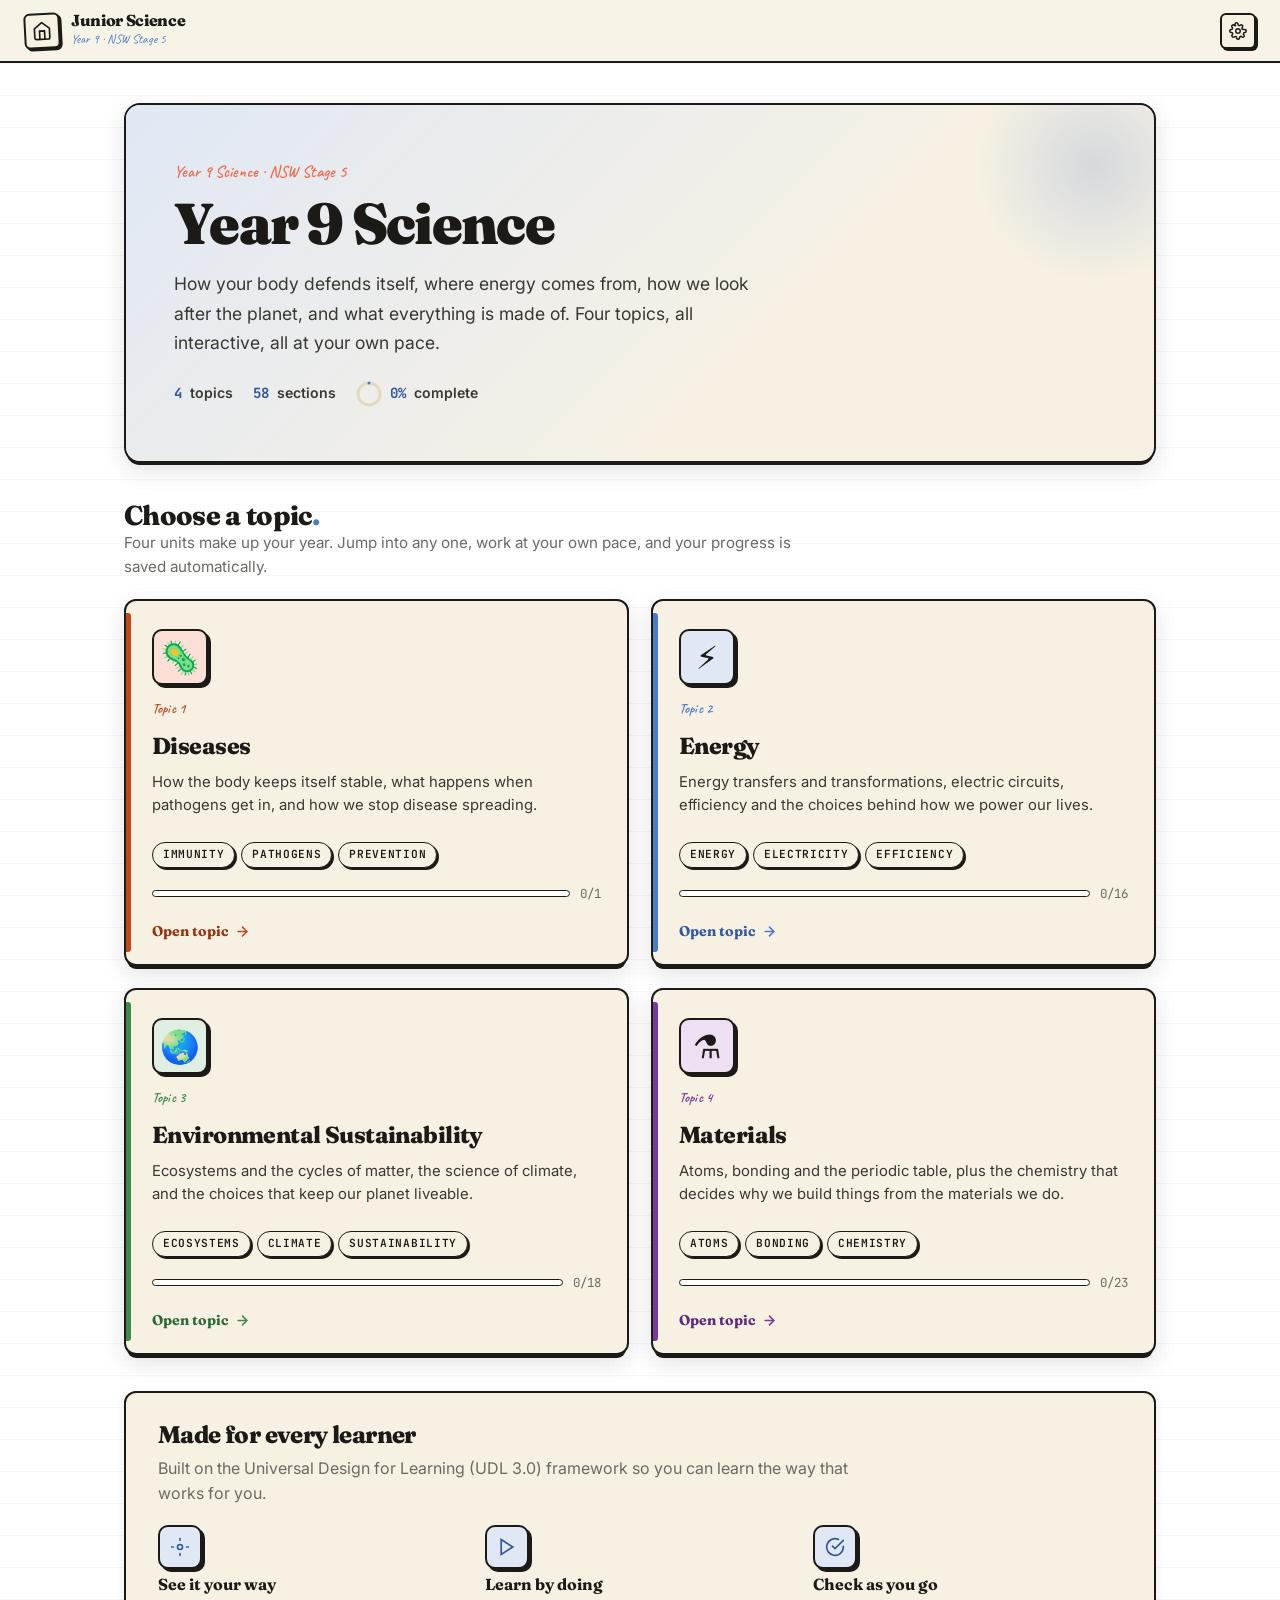
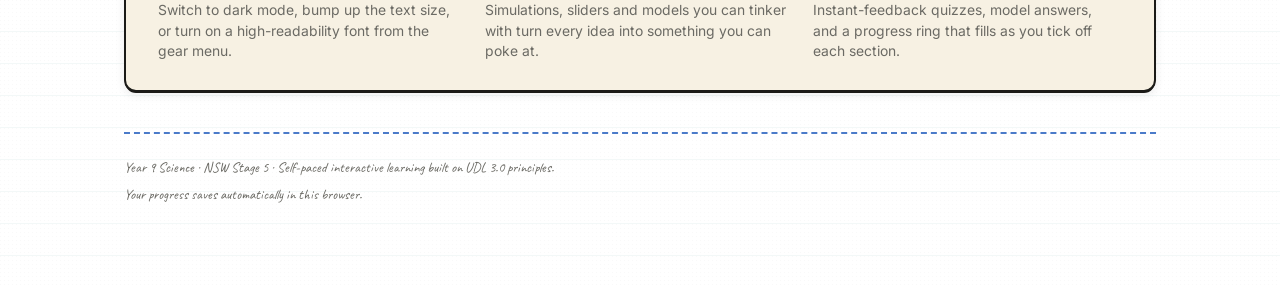
==== index.html @ 08082382 "Harden reliability, accessibility, and progress tracking - Loading state + <noscript> + a "couldn't " ====
<!doctype html>
<html lang="en" data-theme="light" data-size="md" data-dyslexic="false">
<head>
  <meta charset="utf-8"/>
  <meta name="viewport" content="width=device-width, initial-scale=1"/>
  <title>Year 9 Science · NSW Stage 5</title>
  <meta name="description" content="Interactive Year 9 Science: Diseases, Energy, Environmental Sustainability, and Materials."/>
  <link rel="preconnect" href="https://fonts.googleapis.com">
  <link rel="preconnect" href="https://fonts.gstatic.com" crossorigin>
  <link href="https://fonts.googleapis.com/css2?family=Fraunces:ital,opsz,wght@0,9..144,400;0,9..144,600;0,9..144,700;0,9..144,900;1,9..144,400;1,9..144,700&family=Inter:wght@400;500;600;700&family=Caveat:wght@400;500;600;700&family=JetBrains+Mono:wght@400;500;600;700&family=Atkinson+Hyperlegible:wght@400;700&display=swap" rel="stylesheet">
  <link rel="stylesheet" href="shared/kit.css"/>
  <link rel="stylesheet" href="shared/hub.css"/>
</head>
<body>
  <div id="root">
  <div id="__loading" style="position:fixed;inset:0;z-index:9000;display:flex;align-items:center;justify-content:center;flex-direction:column;gap:14px;background:#f7f1e3;color:#6b6a64;font-family:-apple-system,BlinkMacSystemFont,'Segoe UI',sans-serif;">
    <div class="__spin" style="width:34px;height:34px;border:3px solid #e3d9bf;border-top-color:#0f766e;border-radius:50%;animation:jsspin .8s linear infinite;"></div>
    <div style="font-size:15px;">Getting your science ready…</div>
    <style>@keyframes jsspin{to{transform:rotate(360deg)}}@media (prefers-reduced-motion:reduce){.__spin{animation:none!important}}</style>
  </div>
  </div>
  <script src="shared/vendor/react.production.min.js"></script>
  <script src="shared/vendor/react-dom.production.min.js"></script>
  <script src="shared/vendor/babel.min.js"></script>
  <script type="text/babel" src="shared/kit.jsx"></script>
  <script type="text/babel" src="shared/hub.jsx"></script>
  <script type="text/babel">
    mountYearHub({
      year: 9, stage: 5, accent: "blue",
      schoolTitle: "Junior Science", syllabus: "NSW Stage 5",
      title: "Year 9 Science",
      lede: "How your body defends itself, where energy comes from, how we look after the planet, and what everything is made of. Four topics, all interactive, all at your own pace.",
      topics: [
        { n: 1, kicker: "Topic 1", emoji: "🦠", title: "Diseases", accent: "red",
          blurb: "How the body keeps itself stable, what happens when pathogens get in, and how we stop disease spreading.",
          tags: ["Immunity", "Pathogens", "Prevention"], href: "diseases/",
          storageKey: "y9.diseases", points: ["done"] },
        { n: 2, kicker: "Topic 2", emoji: "⚡", title: "Energy", accent: "blue",
          blurb: "Energy transfers and transformations, electric circuits, efficiency and the choices behind how we power our lives.",
          tags: ["Energy", "Electricity", "Efficiency"], href: "energy/",
          storageKey: "y9.energy", points: ["1.1.1","1.1.2","1.1.3","1.2.1","1.2.2","1.2.3","1.3.1","1.3.2","1.3.3","1.3.4","1.3.5","1.3.6","1.4.1","1.4.2","1.4.3","1.6.1"] },
        { n: 3, kicker: "Topic 3", emoji: "🌏", title: "Environmental Sustainability", accent: "green",
          blurb: "Ecosystems and the cycles of matter, the science of climate, and the choices that keep our planet liveable.",
          tags: ["Ecosystems", "Climate", "Sustainability"], href: "environmental-sustainability/",
          storageKey: "y9.envsustainability", points: ["4.1.1","4.1.2","4.2.1","4.2.2","4.2.3","4.2.4","4.2.5","4.2.6","4.3.1","4.3.2","4.3.3","4.3.4","4.4.1","4.4.2","4.4.3","4.4.4","4.4.5","4.5.1"] },
        { n: 4, kicker: "Topic 4", emoji: "⚗️", title: "Materials", accent: "violet",
          blurb: "Atoms, bonding and the periodic table, plus the chemistry that decides why we build things from the materials we do.",
          tags: ["Atoms", "Bonding", "Chemistry"], href: "materials/",
          storageKey: "y9.materials", points: ["3.1.1","3.1.2","3.1.3","3.1.4","3.2.1","3.2.2","3.2.3","3.2.4","3.2.5","3.2.6","3.2.7","3.3.1","3.3.2","3.3.3","3.3.4","3.3.5","3.3.6","3.4.1","3.4.2","3.4.3","3.4.4","3.4.5","3.5.1"] },
      ],
    });
  </script>
  <noscript>
    <div style="position:fixed;inset:0;z-index:99998;display:flex;align-items:center;justify-content:center;text-align:center;padding:24px;background:#f7f1e3;color:#1b1a17;font-family:-apple-system,BlinkMacSystemFont,'Segoe UI',sans-serif;">
      This page needs JavaScript turned on to work. Please enable JavaScript in your browser settings and reload.
    </div>
  </noscript>
  <div id="__loadfail" style="display:none;position:fixed;inset:0;z-index:99999;align-items:center;justify-content:center;flex-direction:column;gap:10px;text-align:center;padding:24px;background:#f7f1e3;color:#1b1a17;font-family:-apple-system,BlinkMacSystemFont,'Segoe UI',sans-serif;">
    <div style="font-size:34px;">🔌</div>
    <div style="font-size:18px;font-weight:700;">This page didn't finish loading</div>
    <div style="max-width:430px;font-size:14px;color:#6b6a64;">Check your internet connection and refresh. If you're on the school network and it still won't load, let your teacher know.</div>
    <button onclick="location.reload()" style="margin-top:6px;padding:10px 18px;border-radius:999px;border:1.5px solid #1b1a17;background:#0f766e;color:#fff;font-weight:600;font-size:14px;cursor:pointer;">Refresh</button>
  </div>
  <script>
    /* If nothing has rendered into the app root after 12s (e.g. a script was
       blocked or failed to download), show a friendly failure message instead
       of a blank white screen. */
    (function(){
      setTimeout(function(){
        if(document.getElementById('__loading') && !window.__mounted){
          var f=document.getElementById('__loadfail'); if(f) f.style.display='flex';
        }
      },12000);
    })();
  </script>
</body>
</html>
---- shared/kit.css ----
/* ============================================================
   Junior Science -- Shared Topic Framework
   Design system + components for all topic apps
   Playful lab notebook aesthetic: Fraunces/Inter/Caveat,
   paper textures, sketch cards, hard offset shadows.
   UDL 3.0: themeable, resizable, dyslexia-friendly, dark mode.
   ============================================================ */

:root {
  /* Surfaces (warm paper) */
  --bg:            #ffffff;
  --bg-2:          #f3ece0;
  --paper:         #f7f1e3;
  --card:          #f7f1e3;
  --border:        #e3d9bf;
  --border-strong: #1b1a17;

  /* Ink */
  --ink:           #1b1a17;
  --ink-2:         #3a3833;
  --ink-muted:     #6b6a64;

  /* Named palette -- mapped to notebook accent families
     orange  -> coral family
     amber   -> mustard family
     teal    -> teal family
     blue    -> sky family
     purple  -> plum family
     violet  -> plum (deep/shifted)
     green   -> green family
     emerald -> green (shifted)
     pink    -> coral (light)
     red     -> warn family
     cyan    -> teal (lighter)
     lime    -> green (lighter)
     slate   -> ink/muted family */
  --orange:       #ef6b4b;  --orange-deep:  #c4471c;  --orange-soft:  #fce0d8;
  --amber:        #d99e1e;  --amber-deep:   #a8780f;  --amber-soft:   #f7ecd0;
  --teal:         #0f766e;  --teal-deep:    #0a574f;  --teal-soft:    #d9ebe8;
  --blue:         #4b7bc9;  --blue-deep:    #34589c;  --blue-soft:    #e0e8f5;
  --purple:       #7a3a9b;  --purple-deep:  #5d2a78;  --purple-soft:  #ece0f2;
  --violet:       #7a3a9b;  --violet-deep:  #5d2a78;  --violet-soft:  #ece0f2;
  --green:        #3f8a4a;  --green-deep:   #2e6837;  --green-soft:   #e0efe2;
  --emerald:      #3f8a4a;  --emerald-deep: #2e6837;  --emerald-soft: #e0efe2;
  --pink:         #ef6b4b;  --pink-deep:    #c4471c;  --pink-soft:    #fce0d8;
  --red:          #c4471c;  --red-deep:     #943310;  --red-soft:     #fce0d8;
  --cyan:         #0f766e;  --cyan-deep:    #0a574f;  --cyan-soft:    #d9ebe8;
  --lime:         #3f8a4a;  --lime-deep:    #2e6837;  --lime-soft:    #e0efe2;
  --slate:        #6b6a64;  --slate-deep:   #3a3833;  --slate-soft:   #ede4cc;

  /* Topic accent -- overridden per app via [data-accent] */
  --accent:      var(--blue);
  --accent-deep: var(--blue-deep);
  --accent-soft: var(--blue-soft);
  /* --accent-mid / --surface: referenced by content.jsx SVG interactives.
     --accent-mid is re-declared in every accent preset below so it tracks the
     active accent; this :root entry is the default fallback. */
  --accent-mid:  color-mix(in srgb, var(--accent) 55%, var(--accent-soft));
  --surface:     var(--card);

  /* Typography */
  --font-display: 'Fraunces', Georgia, serif;
  --font-body:    'Inter', system-ui, sans-serif;
  --font-hand:    'Caveat', cursive;
  --font-mono:    'JetBrains Mono', 'SF Mono', Menlo, monospace;
  --text-scale: 1;

  /* Radii */
  --r-sm: 6px; --r: 10px; --r-lg: 12px; --r-xl: 16px;

  /* Shadows -- hard offset notebook style */
  --shadow-1: 0 2px 0 -1px #1b1a17, 0 3px 10px rgba(27,26,23,0.08);
  --shadow-2: 0 4px 0 -2px #1b1a17, 0 8px 22px rgba(27,26,23,0.12);
  --shadow-3: 0 12px 0 -6px #1b1a17, 0 24px 60px rgba(0,0,0,0.30);
}

/* ---- Per-topic accent presets ---- */
[data-accent="orange"]  { --accent: var(--orange);  --accent-deep: var(--orange-deep);  --accent-soft: var(--orange-soft); }
[data-accent="amber"]   { --accent: var(--amber);   --accent-deep: var(--amber-deep);   --accent-soft: var(--amber-soft); }
[data-accent="teal"]    { --accent: var(--teal);    --accent-deep: var(--teal-deep);    --accent-soft: var(--teal-soft); }
[data-accent="blue"]    { --accent: var(--blue);    --accent-deep: var(--blue-deep);    --accent-soft: var(--blue-soft); }
[data-accent="purple"]  { --accent: var(--purple);  --accent-deep: var(--purple-deep);  --accent-soft: var(--purple-soft); }
[data-accent="violet"]  { --accent: var(--violet);  --accent-deep: var(--violet-deep);  --accent-soft: var(--violet-soft); }
[data-accent="green"]   { --accent: var(--green);   --accent-deep: var(--green-deep);   --accent-soft: var(--green-soft); }
[data-accent="emerald"] { --accent: var(--emerald); --accent-deep: var(--emerald-deep); --accent-soft: var(--emerald-soft); }
[data-accent="pink"]    { --accent: var(--pink);    --accent-deep: var(--pink-deep);    --accent-soft: var(--pink-soft); }
[data-accent="red"]     { --accent: var(--red);     --accent-deep: var(--red-deep);     --accent-soft: var(--red-soft); }
[data-accent="cyan"]    { --accent: var(--cyan);    --accent-deep: var(--cyan-deep);    --accent-soft: var(--cyan-soft); }
[data-accent="lime"]    { --accent: var(--lime);    --accent-deep: var(--lime-deep);    --accent-soft: var(--lime-soft); }

.accent-orange  { --accent: var(--orange);  --accent-deep: var(--orange-deep);  --accent-soft: var(--orange-soft); }
.accent-amber   { --accent: var(--amber);   --accent-deep: var(--amber-deep);   --accent-soft: var(--amber-soft); }
.accent-teal    { --accent: var(--teal);    --accent-deep: var(--teal-deep);    --accent-soft: var(--teal-soft); }
.accent-blue    { --accent: var(--blue);    --accent-deep: var(--blue-deep);    --accent-soft: var(--blue-soft); }
.accent-purple  { --accent: var(--purple);  --accent-deep: var(--purple-deep);  --accent-soft: var(--purple-soft); }
.accent-violet  { --accent: var(--violet);  --accent-deep: var(--violet-deep);  --accent-soft: var(--violet-soft); }
.accent-green   { --accent: var(--green);   --accent-deep: var(--green-deep);   --accent-soft: var(--green-soft); }
.accent-emerald { --accent: var(--emerald); --accent-deep: var(--emerald-deep); --accent-soft: var(--emerald-soft); }
.accent-pink    { --accent: var(--pink);    --accent-deep: var(--pink-deep);    --accent-soft: var(--pink-soft); }
.accent-red     { --accent: var(--red);     --accent-deep: var(--red-deep);     --accent-soft: var(--red-soft); }
.accent-cyan    { --accent: var(--cyan);    --accent-deep: var(--cyan-deep);    --accent-soft: var(--cyan-soft); }
.accent-lime    { --accent: var(--lime);    --accent-deep: var(--lime-deep);    --accent-soft: var(--lime-soft); }
.accent-slate   { --accent: var(--slate);   --accent-deep: var(--slate-deep);   --accent-soft: var(--slate-soft); }

/* --accent-mid per accent: a mid tone between accent and accent-soft.
   Re-declared per accent so SVG interactives (var(--accent-mid)) track the
   active topic/section accent rather than the default. */
[data-accent="orange"],  .accent-orange  { --accent-mid: color-mix(in srgb, var(--orange) 55%,  var(--orange-soft)  45%); }
[data-accent="amber"],   .accent-amber   { --accent-mid: color-mix(in srgb, var(--amber) 55%,   var(--amber-soft)   45%); }
[data-accent="teal"],    .accent-teal    { --accent-mid: color-mix(in srgb, var(--teal) 55%,    var(--teal-soft)    45%); }
[data-accent="blue"],    .accent-blue    { --accent-mid: color-mix(in srgb, var(--blue) 55%,    var(--blue-soft)    45%); }
[data-accent="purple"],  .accent-purple  { --accent-mid: color-mix(in srgb, var(--purple) 55%,  var(--purple-soft)  45%); }
[data-accent="violet"],  .accent-violet  { --accent-mid: color-mix(in srgb, var(--violet) 55%,  var(--violet-soft)  45%); }
[data-accent="green"],   .accent-green   { --accent-mid: color-mix(in srgb, var(--green) 55%,   var(--green-soft)   45%); }
[data-accent="emerald"], .accent-emerald { --accent-mid: color-mix(in srgb, var(--emerald) 55%, var(--emerald-soft) 45%); }
[data-accent="pink"],    .accent-pink    { --accent-mid: color-mix(in srgb, var(--pink) 55%,    var(--pink-soft)    45%); }
[data-accent="red"],     .accent-red     { --accent-mid: color-mix(in srgb, var(--red) 55%,     var(--red-soft)     45%); }
[data-accent="cyan"],    .accent-cyan    { --accent-mid: color-mix(in srgb, var(--cyan) 55%,    var(--cyan-soft)    45%); }
[data-accent="lime"],    .accent-lime    { --accent-mid: color-mix(in srgb, var(--lime) 55%,    var(--lime-soft)    45%); }
[data-accent="slate"],   .accent-slate   { --accent-mid: color-mix(in srgb, var(--slate) 55%,   var(--slate-soft)   45%); }

/* ---- Dark mode (warm, not blue-grey) ---- */
[data-theme="dark"] {
  --bg:            #211d17;
  --bg-2:          #2a2620;
  --paper:         #2f2a22;
  --card:          #2f2a22;
  --border:        #463f33;
  --border-strong: #f3ecdd;
  --ink:           #f3ecdd;
  --ink-2:         #d9d0bf;
  --ink-muted:     #a59c8a;
  --shadow-1: 0 2px 0 -1px rgba(0,0,0,0.5), 0 3px 10px rgba(0,0,0,0.4);
  --shadow-2: 0 4px 0 -2px rgba(0,0,0,0.5), 0 8px 22px rgba(0,0,0,0.5);
  --shadow-3: 0 12px 0 -6px rgba(0,0,0,0.5), 0 24px 60px rgba(0,0,0,0.55);
}

/* ---- Text size (UDL) ---- */
[data-size="sm"] { --text-scale: 0.92; }
[data-size="md"] { --text-scale: 1; }
[data-size="lg"] { --text-scale: 1.14; }
[data-size="xl"] { --text-scale: 1.28; }

/* ---- Dyslexia-friendly font (UDL) ---- */
[data-dyslexic="true"] {
  --font-body:    "Atkinson Hyperlegible", "Verdana", system-ui, sans-serif;
  --font-display: "Atkinson Hyperlegible", "Verdana", system-ui, sans-serif;
}

/* ============================================================ Base */
* { box-sizing: border-box; }
html, body {
  margin: 0; padding: 0;
  background-color: var(--bg);
  background-image:
    radial-gradient(circle at 0 0, rgba(0,0,0,0.025) 1px, transparent 1.5px),
    repeating-linear-gradient(0deg, rgba(15,118,110,0.05) 0 1px, transparent 1px 32px);
  background-size: 4px 4px, 100% 32px;
  color: var(--ink);
  font-family: var(--font-body);
  font-size: calc(16px * var(--text-scale));
  line-height: 1.6;
  -webkit-font-smoothing: antialiased;
  text-rendering: optimizeLegibility;
}
h1,h2,h3,h4 { font-family: var(--font-display); font-weight: 700; line-height: 1.18; letter-spacing: -0.02em; margin: 0; }
h1 { font-size: 2.5em; font-weight: 800; } h2 { font-size: 1.9em; } h3 { font-size: 1.35em; }
h4 { font-size: 1.08em; font-family: var(--font-body); font-weight: 700; letter-spacing: 0; }
p { margin: 0 0 0.85em; max-width: 72ch; text-wrap: pretty; }
a { color: var(--accent-deep); }
button { font-family: inherit; font-size: inherit; cursor: pointer; }
code, .mono { font-family: var(--font-mono); }
.formula { font-family: var(--font-mono); font-weight: 600; }
.formula sub, sub.f { font-size: 0.7em; }
img { max-width: 100%; }
::selection { background: var(--accent-soft); color: var(--ink); }
:focus-visible { outline: 2.5px solid var(--accent); outline-offset: 2px; border-radius: 4px; }

/* ============================================================ App shell (topbar layout) */
.app { min-height: 100vh; display: flex; flex-direction: column; }

.topbar {
  position: sticky; top: 0; z-index: 40;
  display: flex; align-items: center; gap: 16px;
  padding: 10px 22px;
  background: var(--bg);
  border-bottom: 1.5px solid var(--ink);
}
.brand { display: flex; align-items: center; gap: 11px; }
.brand-mark {
  width: 38px; height: 38px;
  border-radius: 8px;
  border: 2px solid var(--ink);
  display: flex; align-items: center; justify-content: center;
  background: #d99e1e;
  color: var(--ink);
  font-family: var(--font-display);
  font-weight: 800;
  flex-shrink: 0;
  transform: rotate(-3deg);
  transition: transform 140ms cubic-bezier(.34,1.56,.5,1);
}
.brand-mark:hover { transform: rotate(-6deg) scale(1.06); }
.brand-title { font-family: var(--font-display); font-size: 1.12rem; font-weight: 700; line-height: 1.05; }
.brand-sub { font-family: var(--font-hand); font-size: 0.95rem; color: #ef6b4b; letter-spacing: 0; text-transform: none; }

.tabs { display: flex; gap: 4px; align-items: center; flex: 1; overflow-x: auto; scrollbar-width: none; }
.tabs::-webkit-scrollbar { display: none; }
.tab {
  display: flex; align-items: center; gap: 7px;
  padding: 7px 13px; border-radius: 999px; border: 1px solid transparent;
  background: transparent; color: var(--ink-2); white-space: nowrap;
  font-size: 0.86rem; font-weight: 500; transition: all 120ms;
}
.tab:hover { background: var(--bg-2); color: var(--ink); }
.tab.active {
  background: var(--card); color: var(--ink);
  box-shadow: var(--shadow-1);
  border: 1.5px solid var(--ink);
  font-weight: 600;
}
.tab .tab-id { font-family: var(--font-mono); font-size: 0.72rem; opacity: 0.7; }
.tab.active .tab-id { color: var(--accent-deep); opacity: 1; }
.tab .tab-progress { font-size: 0.68rem; font-variant-numeric: tabular-nums; color: var(--ink-muted); background: var(--bg-2); padding: 1px 6px; border-radius: 6px; }

.topbar-actions { display: flex; align-items: center; gap: 8px; position: relative; }
.icon-btn {
  width: 38px; height: 38px; border-radius: 10px; border: 1.5px solid var(--ink);
  background: var(--card); color: var(--ink-2);
  display: flex; align-items: center; justify-content: center; transition: all 120ms;
}
.icon-btn:hover { color: var(--ink); box-shadow: var(--shadow-1); transform: translateY(-1px); }

.progress-chip { display: flex; align-items: center; gap: 7px; padding: 4px 10px 4px 5px; border-radius: 999px; background: var(--card); border: 1.5px solid var(--ink); }
.progress-ring { display: flex; }
.progress-text { font-size: 0.78rem; font-weight: 600; font-variant-numeric: tabular-nums; color: var(--ink-2); }

/* Settings popover */
.settings-pop {
  position: absolute; top: calc(100% + 10px); right: 0; z-index: 60;
  background: var(--card);
  border: 2px solid var(--ink);
  border-radius: var(--r-lg);
  box-shadow: var(--shadow-3);
  padding: 14px; width: 290px;
  display: flex; flex-direction: column; gap: 12px;
}
.settings-row { display: flex; align-items: center; justify-content: space-between; gap: 10px; }
.settings-row > label { font-size: 0.86rem; color: var(--ink-2); font-weight: 500; }
.seg { display: flex; gap: 2px; background: var(--bg-2); padding: 3px; border-radius: 999px; }
.seg button { border: none; background: transparent; color: var(--ink-2); padding: 5px 11px; border-radius: 999px; font-size: 0.82rem; font-weight: 600; }
.seg button.on { background: var(--card); color: var(--ink); box-shadow: var(--shadow-1); }
.ghost-btn { border: 1.5px solid var(--ink); background: var(--card); color: var(--ink-2); padding: 6px 12px; border-radius: var(--r-sm); font-weight: 600; font-size: 0.82rem; }
.ghost-btn:hover { color: var(--ink); }
.danger-btn { border: 1px solid var(--red-soft); background: var(--red-soft); color: var(--red-deep); padding: 6px 12px; border-radius: var(--r-sm); font-weight: 600; font-size: 0.82rem; }

/* Mobile menu */
.mobile-only { display: none; }
.mobile-drawer { position: fixed; inset: 0; z-index: 70; background: rgba(27,26,23,0.45); display: flex; justify-content: flex-end; }
.mobile-drawer-inner { width: min(320px, 84vw); background: var(--bg); height: 100%; padding: 18px; display: flex; flex-direction: column; gap: 6px; overflow-y: auto; box-shadow: var(--shadow-3); }
.mobile-tab { display: flex; align-items: center; gap: 10px; padding: 12px 14px; border-radius: 12px; border: 1.5px solid var(--ink); background: var(--card); color: var(--ink-2); text-align: left; font-weight: 600; }
.mobile-tab.active { border-color: var(--accent); color: var(--ink); }
.mobile-tab .tab-id { font-family: var(--font-mono); font-size: 0.78rem; color: var(--accent-deep); }
.mobile-tab .tab-label { flex: 1; }

/* ============================================================ Main / content */
.main-scroll { flex: 1; }
.content-wrap { max-width: 1000px; margin: 0 auto; padding: 28px 24px 80px; }

/* ============================================================ Topic header */
.topic-head {
  position: relative; overflow: hidden;
  background: var(--card);
  border: 2px solid var(--ink);
  border-radius: var(--r-lg);
  box-shadow: var(--shadow-2);
  padding: 32px 36px; margin-bottom: 28px;
}
.topic-head::after { content: none; }
.topic-head .eyebrow {
  font-family: var(--font-hand);
  font-size: 1.3rem;
  letter-spacing: 0;
  text-transform: none;
  color: #ef6b4b;
  font-weight: 700;
}
.topic-head h1 { margin: 6px 0 10px; max-width: 20ch; position: relative; font-weight: 800; }
.topic-head .lead { font-size: 1.12rem; color: var(--ink-2); max-width: 60ch; position: relative; }

/* ============================================================ Dot points (lesson sections) */
.dot-point {
  background: var(--card);
  border: 2px solid var(--ink);
  border-radius: var(--r-lg);
  padding: 26px 30px; margin-bottom: 22px;
  box-shadow: var(--shadow-2);
  scroll-margin-top: 84px;
}
.dp-header { display: flex; align-items: flex-start; gap: 14px; padding-bottom: 14px; margin-bottom: 16px; border-bottom: 1px solid var(--border); }
.dp-id { font-family: var(--font-mono); font-size: 0.82rem; font-weight: 600; color: var(--accent-deep); background: var(--accent-soft); padding: 4px 9px; border-radius: 8px; flex-shrink: 0; margin-top: 4px; }
.dp-title { flex: 1; font-size: 1.3rem; }
.dp-check {
  width: 30px; height: 30px; border-radius: 50%;
  border: 2px solid var(--border-strong);
  background: var(--card); color: white;
  display: flex; align-items: center; justify-content: center; flex-shrink: 0;
  transition: all 140ms cubic-bezier(.34,1.56,.5,1);
}
.dp-check:hover { border-color: var(--accent); transform: scale(1.08); }
.dp-check.done { background: var(--green); border-color: var(--ink); }
.dp-body > *:last-child { margin-bottom: 0; }

/* ============================================================ Callouts */
.callout {
  background: var(--card);
  border: 2px solid var(--ink);
  border-left: 8px solid var(--ink);
  border-radius: 0 var(--r) var(--r) 0;
  box-shadow: var(--shadow-1);
  padding: 14px 18px; margin: 16px 0;
}
.callout h4 {
  margin: 0 0 4px;
  font-family: var(--font-hand);
  font-size: 1.15rem;
  color: var(--ink);
}
.callout.tip {
  border-color: var(--teal-deep);
  border-left-color: var(--teal-deep);
  background: var(--teal-soft);
}
.callout.tip h4 { color: var(--teal-deep); }
.callout.warn {
  border-color: var(--orange-deep);
  border-left-color: var(--orange-deep);
  background: var(--orange-soft);
}
.callout.warn h4 { color: var(--orange-deep); }
.callout.fact {
  border-color: var(--purple-deep);
  border-left-color: var(--purple-deep);
  background: var(--purple-soft);
}
.callout.fact h4 { color: var(--purple-deep); }
.callout.key {
  border-color: var(--accent-deep);
  border-left-color: var(--accent-deep);
  background: var(--accent-soft);
}
.callout.key h4 { color: var(--accent-deep); }
.callout.success {
  border-color: var(--green-deep);
  border-left-color: var(--green-deep);
  background: var(--green-soft);
}
.callout.success h4 { color: var(--green-deep); }
[data-theme="dark"] .callout { background: rgba(255,255,255,0.04); }

/* ============================================================ Glossary terms */
.term { border-bottom: 1.5px dashed var(--accent-deep); cursor: help; position: relative; color: inherit;
  /* rendered as a <button> for keyboard + touch access -- reset to inline text */
  display: inline; border-top: none; border-left: none; border-right: none; background: none; padding: 0; font: inherit; }
.term:hover { color: var(--accent-deep); }
.term-pop { position: absolute; bottom: calc(100% + 8px); left: 50%; transform: translateX(-50%); background: var(--ink); color: var(--paper); padding: 10px 14px; border-radius: 10px; font-size: 0.82rem; min-width: 200px; max-width: 280px; z-index: 50; line-height: 1.45; box-shadow: var(--shadow-2); pointer-events: none; opacity: 0; transition: opacity 100ms; font-family: var(--font-body); font-weight: 400; }
.term-pop::after { content: ""; position: absolute; top: 100%; left: 50%; transform: translateX(-50%); border: 5px solid transparent; border-top-color: var(--ink); }
.term:hover .term-pop, .term:focus .term-pop, .term.show .term-pop { opacity: 1; }

/* ============================================================ Tables */
.data-table, .dp-body table { width: 100%; border-collapse: collapse; margin: 16px 0; font-size: 0.93rem; }
.dp-body th, .dp-body td, .data-table th, .data-table td { padding: 10px 14px; text-align: left; border-bottom: 1px solid var(--border); }
.dp-body th, .data-table th { background: var(--bg-2); font-family: var(--font-display); font-weight: 700; border-bottom: 2px solid var(--ink); }
.dp-body tbody tr:hover td { background: var(--bg-2); }

/* ============================================================ Figures */
.figure { margin: 18px 0; text-align: center; }
.figure img {
  border-radius: var(--r);
  border: 2px solid var(--ink);
  box-shadow: var(--shadow-2);
}
.figure-caption { font-family: var(--font-hand); font-size: 1rem; color: var(--ink-muted); margin-top: 8px; text-align: center; }

/* ============================================================ Chips / pills / buttons */
.chip {
  display: inline-flex; align-items: center; gap: 6px;
  padding: 4px 11px; border-radius: 999px;
  background: var(--bg-2); color: var(--ink-2);
  font-size: 0.78rem; font-weight: 600;
  border: 1.5px solid var(--ink);
  box-shadow: 2px 2px 0 var(--ink);
}
.chip.ok { background: var(--green-soft); color: var(--green-deep); }
.chip.info { background: var(--teal-soft); color: var(--teal-deep); }
.chip.warn { background: var(--orange-soft); color: var(--orange-deep); }
.chip.accent { background: var(--accent-soft); color: var(--accent-deep); }

.btn {
  display: inline-flex; align-items: center; gap: 8px;
  padding: 10px 18px; border-radius: 999px;
  border: 1.5px solid var(--ink);
  background: var(--card); color: var(--ink);
  font-weight: 600; font-size: 0.92rem;
  transition: transform 100ms, box-shadow 120ms;
  text-decoration: none;
}
.btn:hover { box-shadow: var(--shadow-2); transform: translateY(-1px); }
.btn-primary { background: var(--ink); color: var(--bg); border-color: var(--ink); }
.btn-accent { background: var(--accent); color: white; border: 1.5px solid var(--ink); }
.btn-accent:hover { background: var(--accent-deep); }
.btn-ghost { background: transparent; border-color: transparent; }
.btn-ghost:hover { background: var(--bg-2); box-shadow: none; transform: none; }
.btn-sm { padding: 6px 13px; font-size: 0.82rem; }
.btn:disabled { opacity: 0.45; cursor: not-allowed; }

.card {
  background: var(--card);
  border: 2px solid var(--ink);
  border-radius: var(--r);
  padding: 18px;
  box-shadow: var(--shadow-2);
}

/* ============================================================ Interactive surface */
.interactive {
  position: relative;
  background: var(--card);
  border: 2px solid var(--ink);
  border-radius: var(--r-lg);
  box-shadow: var(--shadow-2);
  padding: 22px; margin: 20px 0;
}
.interactive-label { display: inline-flex; align-items: center; gap: 6px; font-size: 0.64rem; letter-spacing: 0.14em; text-transform: uppercase; font-weight: 700; color: white; background: var(--accent-deep); padding: 3px 10px; border-radius: 999px; margin-bottom: 4px; }
.interactive-label::before { content: ""; width: 6px; height: 6px; border-radius: 50%; background: white; box-shadow: 0 0 0 2px rgba(255,255,255,0.35); }
.interactive-title { font-family: var(--font-display); font-size: 1.2rem; margin: 6px 0 2px; font-weight: 700; }
.interactive-sub { font-size: 0.9rem; color: var(--ink-muted); margin-bottom: 14px; }

/* Controls */
.ctrl-row { display: flex; flex-wrap: wrap; gap: 14px; align-items: center; margin: 10px 0; }
.ctrl { display: flex; flex-direction: column; gap: 4px; min-width: 140px; }
.ctrl label { font-size: 0.78rem; font-weight: 600; color: var(--ink-2); display: flex; justify-content: space-between; gap: 8px; }
.ctrl label .val { font-family: var(--font-mono); color: var(--accent-deep); }
input[type="range"] { -webkit-appearance: none; appearance: none; width: 100%; height: 6px; border-radius: 999px; background: var(--bg-2); outline: none; accent-color: var(--accent); }
input[type="range"]::-webkit-slider-thumb { -webkit-appearance: none; width: 20px; height: 20px; border-radius: 50%; background: var(--accent); border: 3px solid var(--card); box-shadow: var(--shadow-1); cursor: pointer; transition: transform 100ms; }
input[type="range"]::-webkit-slider-thumb:hover { transform: scale(1.15); }
input[type="range"]::-moz-range-thumb { width: 20px; height: 20px; border-radius: 50%; background: var(--accent); border: 3px solid var(--card); cursor: pointer; }
select, input[type="number"], input[type="text"] { font-family: inherit; font-size: 0.9rem; padding: 8px 12px; border-radius: var(--r-sm); border: 1.5px solid var(--ink); background: var(--card); color: var(--ink); }

.seg-toggle { display: inline-flex; gap: 3px; background: var(--bg-2); padding: 3px; border-radius: 11px; flex-wrap: wrap; }
.seg-toggle button { border: none; background: transparent; color: var(--ink-2); padding: 7px 13px; border-radius: 9px; font-weight: 600; font-size: 0.85rem; }
.seg-toggle button.on { background: var(--card); color: var(--accent-deep); box-shadow: var(--shadow-1); }

.stat-readout { display: flex; gap: 18px; flex-wrap: wrap; margin: 12px 0; }
.stat {
  background: var(--card);
  border: 2px solid var(--ink);
  border-radius: var(--r);
  box-shadow: var(--shadow-1);
  padding: 12px 16px; min-width: 90px;
}
.stat .stat-val { font-family: var(--font-mono); font-size: 1.5rem; font-weight: 700; color: var(--accent-deep); line-height: 1; }
.stat .stat-label { font-size: 0.72rem; color: var(--ink-muted); text-transform: uppercase; letter-spacing: 0.06em; margin-top: 5px; }

/* ============================================================ Quiz */
.quiz-card {
  margin: 16px 0; padding: 18px;
  border: 2px solid var(--ink);
  border-radius: var(--r);
  background: var(--card);
  box-shadow: var(--shadow-2);
}
.quiz-q { display: flex; gap: 10px; font-weight: 600; margin-bottom: 12px; }
.quiz-q-num { font-family: var(--font-mono); font-size: 0.8rem; color: white; background: var(--accent-deep); width: 24px; height: 24px; border-radius: 50%; display: flex; align-items: center; justify-content: center; flex-shrink: 0; }
.quiz-options { display: flex; flex-direction: column; gap: 8px; }
.quiz-opt { display: flex; align-items: center; gap: 10px; text-align: left; padding: 12px 14px; border-radius: 11px; background: var(--card); border: 1.5px solid var(--border); color: var(--ink); font-size: 0.94rem; transition: all 100ms; }
.quiz-opt:hover:not(:disabled) { border-color: var(--accent); transform: translateX(2px); }
.quiz-opt.correct { border-color: var(--green-deep); background: var(--green-soft); color: var(--green-deep); }
.quiz-opt.wrong { border-color: var(--red); background: var(--red-soft); color: var(--red-deep); }
.quiz-feedback { margin-top: 12px; padding: 12px 14px; border-radius: 11px; background: var(--bg-2); font-size: 0.9rem; }
.response-box { width: 100%; min-height: 90px; resize: vertical; font-family: inherit; font-size: 0.94rem; padding: 12px 14px; border-radius: 11px; border: 1.5px solid var(--ink); background: var(--card); color: var(--ink); margin: 6px 0; }
.reveal-btn { border: 1.5px solid var(--ink); background: var(--bg-2); color: var(--ink-2); padding: 7px 14px; border-radius: var(--r-sm); font-weight: 600; font-size: 0.84rem; }
.reveal-btn:hover { color: var(--ink); }
.model-answer { margin-top: 10px; padding: 12px 14px; border-radius: 11px; background: var(--accent-soft); border-left: 4px solid var(--accent-deep); font-size: 0.9rem; }

/* ============================================================ Drag + drop / sortable */
.drop-zone { border: 2px dashed var(--ink); border-radius: var(--r); padding: 16px; min-height: 80px; background: var(--bg-2); transition: all 100ms; }
.drop-zone.over { border-color: var(--accent); background: var(--accent-soft); }
.drag-chip { display: inline-flex; align-items: center; gap: 6px; padding: 8px 14px; border-radius: 999px; background: var(--card); border: 1.5px solid var(--ink); cursor: grab; font-weight: 600; font-size: 0.9rem; user-select: none; box-shadow: 2px 2px 0 var(--ink); }
.drag-chip:active { cursor: grabbing; }
.drag-chip.placed { opacity: 0.4; }

/* ============================================================ Timeline */
.timeline { display: grid; gap: 14px; margin: 18px 0; }
.tl-step { display: flex; gap: 14px; align-items: flex-start; }
.tl-marker { width: 14px; height: 14px; border-radius: 50%; background: var(--accent); border: 3px solid var(--card); box-shadow: 0 0 0 1.5px var(--accent-deep); flex-shrink: 0; margin-top: 5px; }
.tl-body { flex: 1; }
.tl-year { font-family: var(--font-mono); font-size: 0.82rem; color: var(--accent-deep); font-weight: 600; }

/* ============================================================ Reveal / flip */
.reveal-blur { filter: blur(7px); user-select: none; transition: filter 200ms; cursor: pointer;
  /* rendered as a <button> for keyboard access -- reset to inline text */
  display: inline; border: none; background: none; padding: 0; margin: 0; font: inherit; color: inherit; text-align: inherit; }
.reveal-blur.shown { filter: none; }
.reveal-blur:focus-visible { filter: none; outline: 2.5px solid var(--accent); outline-offset: 2px; }
.progressbar { height: 7px; background: var(--bg-2); border-radius: 99px; overflow: hidden; }
.progressbar > div { height: 100%; background: var(--green); transition: width 240ms; }

/* ============================================================ Tabs (inside content) */
.itabs { display: flex; gap: 4px; border-bottom: 1.5px solid var(--ink); margin-bottom: 14px; flex-wrap: wrap; }
.itab { padding: 8px 14px; border: none; background: transparent; cursor: pointer; color: var(--ink-2); border-bottom: 2px solid transparent; font-weight: 600; font-size: 0.9rem; margin-bottom: -1px; }
.itab.active { color: var(--accent-deep); border-bottom-color: var(--accent); }

/* ============================================================ Question group */
.q-group { margin-top: 22px; }
.q-group-title { display: flex; align-items: center; gap: 10px; margin-bottom: 12px; }
.q-group-title .kicker { font-family: var(--font-mono); font-size: 0.7rem; letter-spacing: 0.08em; text-transform: uppercase; color: var(--ink-muted); font-weight: 600; }

/* ============================================================ Sub-nav (dot point jump) */
.sub-nav {
  display: flex; gap: 6px; flex-wrap: wrap;
  position: sticky; top: 64px; z-index: 30;
  padding: 10px 0;
  background: rgba(247,241,227,0.92);
  margin-bottom: 8px;
}
.sub-nav-btn { font-family: var(--font-mono); font-size: 0.78rem; padding: 5px 10px; border-radius: var(--r-sm); border: 1px solid var(--border); background: var(--card); color: var(--ink-2); font-weight: 600; }
.sub-nav-btn:hover { color: var(--ink); border-color: var(--accent); }
.sub-nav-btn.active { background: var(--accent-soft); color: var(--accent-deep); border-color: var(--accent); }
.sub-nav-btn.done { color: var(--green-deep); }

/* ============================================================ Topic prev/next nav */
.topic-nav { display: flex; justify-content: space-between; gap: 14px; margin-top: 26px; }
.topic-nav-btn {
  display: flex; flex-direction: column; gap: 2px;
  padding: 14px 20px;
  border-radius: var(--r);
  border: 2px solid var(--ink);
  background: var(--card);
  color: var(--ink);
  text-align: left; min-width: 0;
  box-shadow: var(--shadow-2);
  transition: all 120ms;
}
.topic-nav-btn:hover { box-shadow: var(--shadow-3); transform: translateY(-1px); }
.topic-nav-btn.next { text-align: right; align-items: flex-end; }
.topic-nav-dir { font-size: 0.74rem; color: var(--ink-muted); font-weight: 600; }
.topic-nav-id { font-family: var(--font-mono); font-size: 0.8rem; color: var(--accent-deep); }
.topic-nav-label { font-weight: 600; }

/* ============================================================ Glossary modal */
.modal-scrim { position: fixed; inset: 0; z-index: 80; background: rgba(27,26,23,0.45); display: flex; align-items: center; justify-content: center; padding: 20px; }
.modal {
  background: var(--card);
  border: 2px solid var(--ink);
  border-radius: var(--r-lg);
  width: min(560px, 100%); max-height: 80vh;
  display: flex; flex-direction: column;
  box-shadow: var(--shadow-3);
  overflow: hidden;
}
.modal-header { display: flex; align-items: center; justify-content: space-between; padding: 18px 20px; border-bottom: 1.5px solid var(--ink); }
.gloss-search { margin: 14px 20px; padding: 10px 14px; border-radius: 11px; border: 1.5px solid var(--ink); background: var(--card); color: var(--ink); font-size: 0.94rem; }
.gloss-list { overflow-y: auto; padding: 0 20px 20px; }
.gloss-entry { padding: 12px 0; border-bottom: 1px solid var(--border); }
.gloss-entry dt { font-weight: 700; color: var(--accent-deep); }
.gloss-entry dd { margin: 4px 0 0; color: var(--ink-2); font-size: 0.92rem; }

/* ============================================================ Footer */
.site-footer { margin-top: 40px; padding-top: 22px; border-top: 1.5px solid var(--ink); font-size: 0.82rem; color: var(--ink-muted); display: flex; flex-direction: column; gap: 6px; }

/* ============================================================ Utility */
.row { display: flex; gap: 12px; flex-wrap: wrap; }
.col { display: flex; flex-direction: column; gap: 12px; }
.grid-2 { display: grid; grid-template-columns: repeat(2, 1fr); gap: 14px; }
.grid-3 { display: grid; grid-template-columns: repeat(3, 1fr); gap: 14px; }
.between { display: flex; justify-content: space-between; align-items: center; gap: 12px; }
.center { display: flex; justify-content: center; align-items: center; }
.muted { color: var(--ink-muted); }
.hidden { display: none !important; }
.spacer { flex: 1; }
.pop-in { animation: popIn 240ms cubic-bezier(.34,1.56,.5,1); }
@keyframes popIn { from { transform: scale(0.9); opacity: 0; } to { transform: scale(1); opacity: 1; } }
.fade-in { animation: fadeIn 200ms ease; }
@keyframes fadeIn { from { opacity: 0; transform: translateY(6px); } to { opacity: 1; transform: none; } }

/* ============================================================ Print (UDL: action/expression) */
@media print {
  .topbar, .sub-nav, .topic-nav, .settings-pop, .icon-btn, .mobile-drawer { display: none !important; }
  .dot-point, .interactive, .quiz-card { break-inside: avoid; box-shadow: none; border-color: #ccc; }
  body { background: white; background-image: none; }
}
@media (prefers-reduced-motion: reduce) {
  * { animation-duration: 0.001ms !important; transition-duration: 0.001ms !important; }
}

/* ============================================================ Responsive */
@media (max-width: 760px) {
  .tabs { display: none; }
  .mobile-only { display: flex; }
  .grid-2, .grid-3 { grid-template-columns: 1fr; }
  .content-wrap { padding: 18px 14px 60px; }
  .topic-head { padding: 24px 20px; }
  .dot-point { padding: 20px 18px; }
}
---- shared/hub.css ----
/* ============================================================
   Year landing hub -- sits on top of kit.css
   Playful lab-notebook restyle: sketch cards, Fraunces headings,
   Caveat eyebrow, hard offset ink shadows, tag pills.
   ============================================================ */

/* ---- Root layout ---- */
.hub {
  min-height: 100vh;
  display: flex;
  flex-direction: column;
  background: var(--bg);
  /* Paper texture: dot grid + ruled teal lines */
  background-image:
    radial-gradient(circle at 0 0, rgba(0,0,0,0.025) 1px, transparent 1.5px),
    repeating-linear-gradient(0deg, rgba(15,118,110,0.05) 0 1px, transparent 1px 32px);
  background-size: 4px 4px, 100% 32px;
}

/* ---- Sticky top bar ---- */
.hub-top {
  position: sticky; top: 0; z-index: 40;
  display: flex; align-items: center; justify-content: space-between; gap: 16px;
  padding: 12px 24px;
  background: color-mix(in srgb, var(--paper) 85%, transparent);
  backdrop-filter: saturate(1.6) blur(14px);
  -webkit-backdrop-filter: saturate(1.6) blur(14px);
  border-bottom: 2px solid var(--ink);
}
.hub-top .brand { display: flex; align-items: center; gap: 11px; }
.hub-top .brand-mark {
  width: 36px; height: 36px;
  border: 2px solid var(--ink);
  border-radius: var(--r-sm);
  display: flex; align-items: center; justify-content: center;
  background: var(--paper);
  box-shadow: 2px 2px 0 var(--ink);
}
.hub-top .brand-title {
  font-family: var(--font-display);
  font-weight: 800;
  font-size: 1rem;
  letter-spacing: -0.02em;
  color: var(--ink);
}
.hub-top .brand-sub {
  font-family: var(--font-hand);
  font-size: 0.8rem;
  color: var(--accent);
}

.hub-wrap { max-width: 1080px; margin: 0 auto; width: 100%; padding: 40px 24px 80px; }

/* ---- Settings popover (icon-btn + seg preserved from kit.css) ---- */
.hub-top .icon-btn {
  background: var(--paper);
  border: 2px solid var(--ink);
  border-radius: var(--r-sm);
  box-shadow: 2px 2px 0 var(--ink);
  color: var(--ink);
  width: 36px; height: 36px;
  display: flex; align-items: center; justify-content: center;
  cursor: pointer;
  transition: transform 120ms;
}
.hub-top .icon-btn:hover { transform: translateY(-2px); }

/* ---- Hero section ---- */
.hub-hero {
  position: relative; overflow: hidden;
  border: 2px solid var(--ink);
  border-radius: var(--r-xl);
  padding: 54px 48px; margin-bottom: 36px;
  background: var(--paper);
  box-shadow: var(--shadow-2);
}
/* Subtle tinted wash behind the text -- uses per-topic accent-soft if set */
.hub-hero::before {
  content: "";
  position: absolute; inset: 0;
  background: linear-gradient(135deg, var(--accent-soft, rgba(15,118,110,0.08)) 0%, transparent 65%);
  pointer-events: none;
}
/* Decorative corner circle */
.hub-hero::after {
  content: "";
  position: absolute; right: -60px; top: -60px;
  width: 240px; height: 240px; border-radius: 50%;
  background: radial-gradient(circle, color-mix(in srgb, var(--accent) 20%, transparent), transparent 70%);
  pointer-events: none;
}

/* Eyebrow in Caveat / coral */
.hub-eyebrow {
  font-family: var(--font-hand);
  font-size: 1.05rem;
  font-weight: 600;
  color: #ef6b4b; /* coral -- always the eyebrow color per spec */
  position: relative;
  margin-bottom: 6px;
}

/* Main hero heading in Fraunces */
.hub-hero h1 {
  font-family: var(--font-display);
  font-weight: 900;
  font-size: clamp(2.4rem, 6vw, 3.6rem);
  letter-spacing: -0.03em;
  line-height: 1.1;
  margin: 4px 0 14px;
  max-width: 18ch;
  color: var(--ink);
  position: relative;
}
/* Accent the last word / period via the generated accent class on .hub */
.hub-hero h1 em {
  font-style: italic;
  color: var(--accent);
}

.hub-hero .hub-lede {
  font-family: var(--font-body, var(--font-body));
  font-size: 1.1rem;
  color: var(--ink-2);
  max-width: 54ch;
  position: relative;
  line-height: 1.65;
}
.hub-hero .hub-meta {
  display: flex; gap: 20px; flex-wrap: wrap;
  margin-top: 24px; position: relative;
}
.hub-hero .hub-meta .m {
  display: flex; align-items: center; gap: 8px;
  font-size: 0.88rem; color: var(--ink-2); font-weight: 600;
}
.hub-hero .hub-meta .m b {
  font-family: var(--font-mono);
  color: var(--accent-deep, var(--accent));
}

/* ---- Section head ---- */
.hub-section-head { margin: 6px 0 20px; }
.hub-section-head h2 {
  font-family: var(--font-display);
  font-weight: 800;
  font-size: 1.7rem;
  letter-spacing: -0.025em;
  color: var(--ink);
}
.hub-section-head h2::after {
  content: ".";
  color: var(--accent);
}
.hub-section-head p { color: var(--ink-muted, var(--muted)); font-size: 0.95rem; }

/* ---- Topic grid ---- */
.hub-grid {
  display: grid;
  grid-template-columns: repeat(2, 1fr);
  gap: 22px;
}

/* Sketch card */
.hub-card {
  position: relative; overflow: visible; text-align: left;
  background: var(--paper);
  border: 2px solid var(--ink);
  border-radius: var(--r-lg);
  padding: 28px 26px 22px;
  cursor: pointer;
  text-decoration: none;
  color: inherit;
  display: flex; flex-direction: column; gap: 12px;
  box-shadow: 0 6px 0 -3px var(--ink), 0 8px 22px rgba(27,26,23,0.12);
  transition: transform 140ms cubic-bezier(.34,1.4,.5,1), box-shadow 140ms;
}
.hub-card:hover {
  transform: translateY(-4px) rotate(0.4deg);
  box-shadow: 0 10px 0 -4px var(--ink), 0 16px 32px rgba(27,26,23,0.16);
}

/* Accent stripe -- keep it as a thin left bar */
.hub-card .stripe {
  position: absolute; left: 0; top: 12px; bottom: 12px; width: 5px;
  background: var(--accent);
  border-radius: 0 3px 3px 0;
}

/* Emoji badge -- bordered tile */
.hub-card .hub-card-emoji {
  font-size: 2rem;
  width: 56px; height: 56px;
  border: 2px solid var(--ink);
  border-radius: 10px;
  display: flex; align-items: center; justify-content: center;
  background: var(--accent-soft, #d9ebe8);
  box-shadow: 3px 3px 0 var(--ink);
  flex-shrink: 0;
}

/* Card kicker / number in Caveat */
.hub-card .hub-card-num {
  font-family: var(--font-hand);
  font-size: 0.88rem;
  color: var(--accent);
  font-weight: 600;
  letter-spacing: 0.01em;
}

.hub-card h3 {
  font-family: var(--font-display);
  font-weight: 800;
  font-size: 1.45rem;
  letter-spacing: -0.025em;
  color: var(--ink);
  margin: 0;
}
.hub-card .hub-card-blurb {
  color: var(--ink-2);
  font-size: 0.93rem;
  flex: 1;
  line-height: 1.55;
}

/* Tag pills with ink border + hard shadow */
.hub-card .hub-card-tags { display: flex; flex-wrap: wrap; gap: 6px; }
.hub-card .hub-card-tags .chip {
  font-family: var(--font-mono);
  font-size: 0.7rem;
  font-weight: 600;
  text-transform: uppercase;
  letter-spacing: 0.06em;
  padding: 3px 10px;
  border: 1.5px solid var(--ink);
  border-radius: 999px;
  background: var(--paper);
  color: var(--ink);
  box-shadow: 2px 2px 0 var(--ink);
}

/* Progress bar */
.hub-card .hub-card-foot {
  display: flex; align-items: center; gap: 10px; margin-top: 4px;
}
.hub-card .hub-card-foot .bar {
  flex: 1; height: 7px;
  border: 1.5px solid var(--ink);
  border-radius: 99px;
  background: var(--bg, #f7f1e3);
  overflow: hidden;
}
.hub-card .hub-card-foot .bar > div {
  height: 100%;
  background: var(--accent);
  transition: width 300ms;
}
.hub-card .hub-card-foot .pct {
  font-family: var(--font-mono);
  font-size: 0.78rem;
  color: var(--ink-muted, var(--muted));
}

/* "Open topic" affordance */
.hub-card .open-row {
  display: flex; align-items: center; gap: 6px;
  font-weight: 700;
  font-family: var(--font-display);
  color: var(--accent-deep, var(--accent));
  font-size: 0.88rem;
  margin-top: 4px;
}
.hub-card .open-row svg { color: var(--accent); }

/* Coming-soon state */
.hub-card.soon { cursor: default; opacity: 0.88; }
.hub-card.soon:hover { transform: none; box-shadow: 0 6px 0 -3px var(--ink), 0 8px 22px rgba(27,26,23,0.12); }
.hub-card .soon-pill {
  position: absolute; right: 18px; top: 18px;
  font-family: var(--font-mono);
  font-size: 0.64rem; font-weight: 700;
  text-transform: uppercase; letter-spacing: 0.08em;
  background: var(--paper);
  border: 1.5px solid var(--ink);
  border-radius: 999px;
  color: var(--muted, #6b6a64);
  padding: 4px 10px;
  box-shadow: 2px 2px 0 var(--ink);
}

/* ---- UDL strip ---- */
.hub-strip {
  margin-top: 36px;
  background: var(--paper);
  border: 2px solid var(--ink);
  border-radius: var(--r-lg);
  padding: 28px 32px;
  box-shadow: var(--shadow-1);
}
.hub-strip h2 {
  font-family: var(--font-display);
  font-weight: 800;
  font-size: 1.5rem;
  letter-spacing: -0.025em;
  color: var(--ink);
  margin-bottom: 6px;
}
.hub-feature-grid {
  display: grid;
  grid-template-columns: repeat(3, 1fr);
  gap: 18px; margin-top: 18px;
}
.hub-feature { display: flex; flex-direction: column; gap: 6px; }
.hub-feature .fi {
  width: 44px; height: 44px;
  border: 2px solid var(--ink);
  border-radius: 10px;
  display: flex; align-items: center; justify-content: center;
  background: var(--accent-soft, #d9ebe8);
  color: var(--accent-deep, var(--accent));
  box-shadow: 3px 3px 0 var(--ink);
}
.hub-feature h4 {
  font-family: var(--font-display);
  font-weight: 700;
  font-size: 1rem;
  margin: 0;
  color: var(--ink);
}
.hub-feature p {
  margin: 0;
  font-size: 0.87rem;
  color: var(--ink-muted, var(--muted));
  line-height: 1.5;
}

/* ---- Footer ---- */
.hub-footer {
  margin-top: 40px; padding-top: 22px;
  border-top: 2px dashed var(--accent);
  font-size: 0.82rem;
  color: var(--ink-muted, var(--muted));
  font-family: var(--font-hand);
  font-size: 0.9rem;
  display: flex; flex-direction: column; gap: 4px;
}

/* ---- Settings popover (preserved behavior) ---- */
.settings-pop {
  position: absolute; right: 0; top: calc(100% + 8px);
  background: var(--paper);
  border: 2px solid var(--ink);
  border-radius: var(--r);
  padding: 14px 16px;
  display: flex; flex-direction: column; gap: 10px;
  min-width: 220px;
  box-shadow: 4px 4px 0 var(--ink);
  z-index: 50;
}
.settings-row {
  display: flex; align-items: center; justify-content: space-between; gap: 12px;
  font-size: 0.82rem; color: var(--ink);
}
.settings-row label { font-weight: 600; }
.seg {
  display: flex; gap: 3px;
  border: 1.5px solid var(--ink);
  border-radius: var(--r-sm);
  overflow: hidden;
}
.seg button {
  padding: 4px 10px;
  background: transparent;
  border: none;
  cursor: pointer;
  font-size: 0.8rem;
  color: var(--ink);
}
.seg button.on {
  background: var(--ink);
  color: var(--paper);
}

/* ---- Dark mode -- rely on kit.css [data-theme=dark] tokens ---- */
[data-theme=dark] .hub {
  background-image:
    radial-gradient(circle at 0 0, rgba(0,0,0,0.04) 1px, transparent 1.5px),
    repeating-linear-gradient(0deg, rgba(15,118,110,0.04) 0 1px, transparent 1px 32px);
  background-size: 4px 4px, 100% 32px;
}
[data-theme=dark] .hub-card {
  box-shadow: 0 6px 0 -3px rgba(0,0,0,0.5), 0 8px 22px rgba(0,0,0,0.3);
}
[data-theme=dark] .hub-card:hover {
  box-shadow: 0 10px 0 -4px rgba(0,0,0,0.6), 0 16px 32px rgba(0,0,0,0.4);
}
[data-theme=dark] .hub-card.soon:hover {
  box-shadow: 0 6px 0 -3px rgba(0,0,0,0.5), 0 8px 22px rgba(0,0,0,0.3);
}

/* ---- Responsive ---- */
@media (max-width: 760px) {
  .hub-grid { grid-template-columns: 1fr; }
  .hub-feature-grid { grid-template-columns: 1fr; }
  .hub-hero { padding: 36px 22px; }
  .hub-wrap { padding: 20px 14px 60px; }
  .hub-strip { padding: 22px 18px; }
}
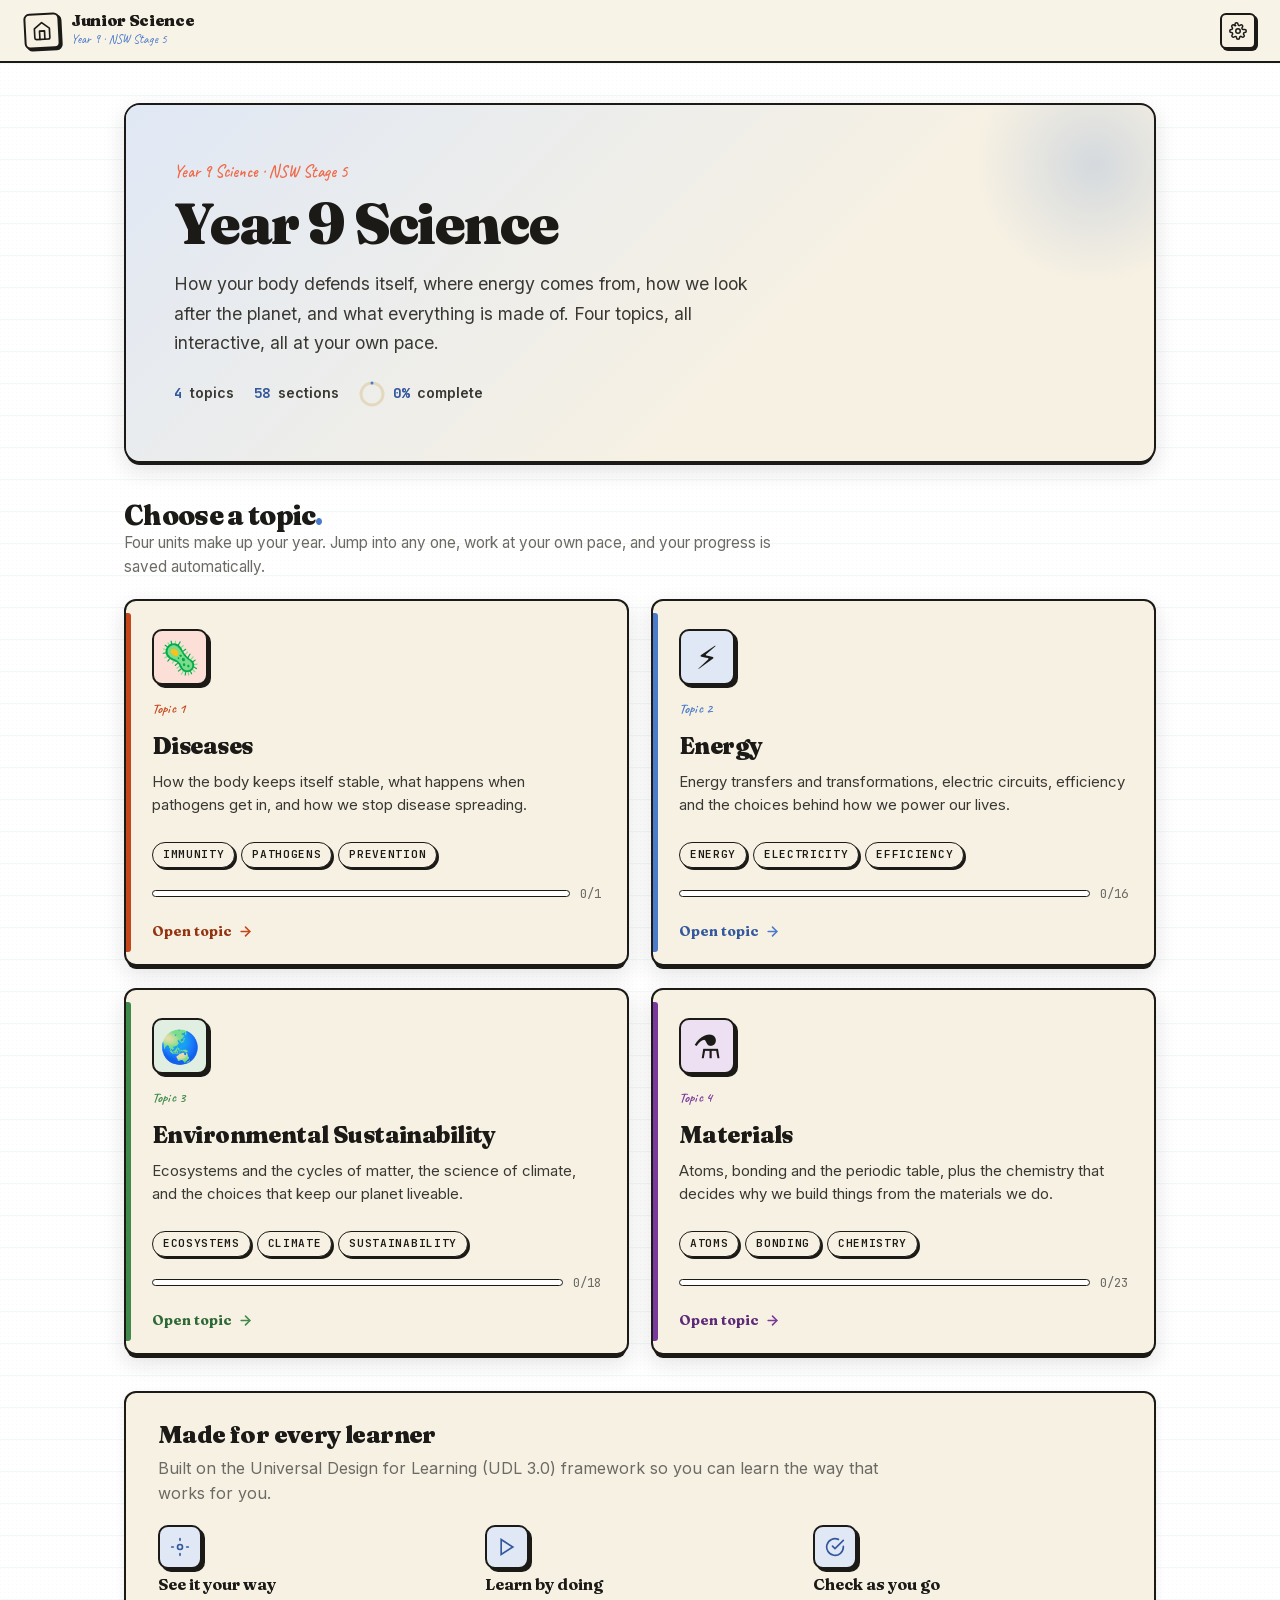
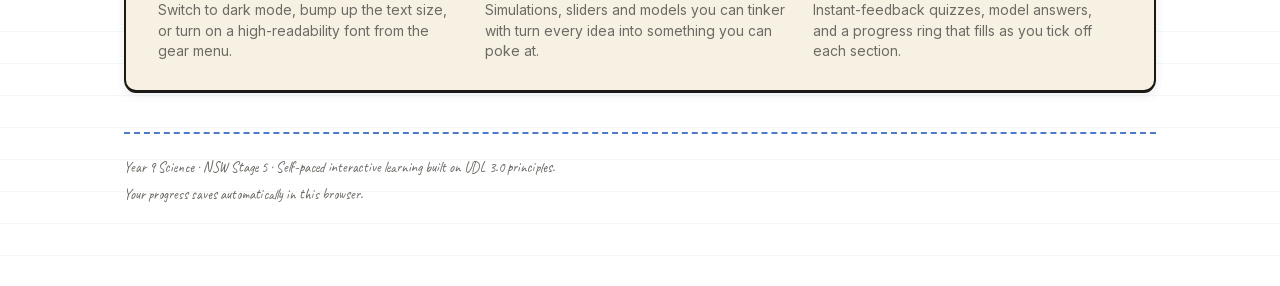
==== commit e41dd5a4: "Add search, end-of-topic review, progress codes, and self-hosted fonts - In-topic search (section to" ====
--- a/index.html
+++ b/index.html
@@ -5,9 +5,6 @@
   <meta name="viewport" content="width=device-width, initial-scale=1"/>
   <title>Year 9 Science · NSW Stage 5</title>
   <meta name="description" content="Interactive Year 9 Science: Diseases, Energy, Environmental Sustainability, and Materials."/>
-  <link rel="preconnect" href="https://fonts.googleapis.com">
-  <link rel="preconnect" href="https://fonts.gstatic.com" crossorigin>
-  <link href="https://fonts.googleapis.com/css2?family=Fraunces:ital,opsz,wght@0,9..144,400;0,9..144,600;0,9..144,700;0,9..144,900;1,9..144,400;1,9..144,700&family=Inter:wght@400;500;600;700&family=Caveat:wght@400;500;600;700&family=JetBrains+Mono:wght@400;500;600;700&family=Atkinson+Hyperlegible:wght@400;700&display=swap" rel="stylesheet">
   <link rel="stylesheet" href="shared/kit.css"/>
   <link rel="stylesheet" href="shared/hub.css"/>
 </head>
--- a/shared/kit.css
+++ b/shared/kit.css
@@ -566,6 +566,11 @@
 .gloss-entry dt { font-weight: 700; color: var(--accent-deep); }
 .gloss-entry dd { margin: 4px 0 0; color: var(--ink-2); font-size: 0.92rem; }
 
+/* Search results */
+.search-group-h { font-family: var(--font-mono); font-size: 0.7rem; letter-spacing: 0.08em; text-transform: uppercase; color: var(--ink-muted); font-weight: 600; margin: 6px 0 4px; }
+.search-hit { display: flex; align-items: flex-start; gap: 10px; width: 100%; text-align: left; padding: 10px 12px; border-radius: 10px; border: 1.5px solid transparent; background: transparent; color: var(--ink); font-size: 0.95rem; }
+.search-hit:hover { background: var(--bg-2); border-color: var(--border); }
+
 /* ============================================================ Footer */
 .site-footer { margin-top: 40px; padding-top: 22px; border-top: 1.5px solid var(--ink); font-size: 0.82rem; color: var(--ink-muted); display: flex; flex-direction: column; gap: 6px; }
 
@@ -603,3 +608,819 @@
   .topic-head { padding: 24px 20px; }
   .dot-point { padding: 20px 18px; }
 }
+
+/* ============================================================
+   Self-hosted fonts (privacy: no third-party requests to Google).
+   woff2 files live in shared/fonts/. Generated from the same families
+   previously loaded from fonts.googleapis.com.
+   ============================================================ */
+/* latin-ext */
+@font-face {
+  font-family: 'Atkinson Hyperlegible';
+  font-style: normal;
+  font-weight: 400;
+  font-display: swap;
+  src: url("fonts/atkinson-hyperlegible-400-normal-latin-ext.woff2") format('woff2');
+  unicode-range: U+0100-02BA, U+02BD-02C5, U+02C7-02CC, U+02CE-02D7, U+02DD-02FF, U+0304, U+0308, U+0329, U+1D00-1DBF, U+1E00-1E9F, U+1EF2-1EFF, U+2020, U+20A0-20AB, U+20AD-20C0, U+2113, U+2C60-2C7F, U+A720-A7FF;
+}
+/* latin */
+@font-face {
+  font-family: 'Atkinson Hyperlegible';
+  font-style: normal;
+  font-weight: 400;
+  font-display: swap;
+  src: url("fonts/atkinson-hyperlegible-400-normal-latin.woff2") format('woff2');
+  unicode-range: U+0000-00FF, U+0131, U+0152-0153, U+02BB-02BC, U+02C6, U+02DA, U+02DC, U+0304, U+0308, U+0329, U+2000-206F, U+20AC, U+2122, U+2191, U+2193, U+2212, U+2215, U+FEFF, U+FFFD;
+}
+/* latin-ext */
+@font-face {
+  font-family: 'Atkinson Hyperlegible';
+  font-style: normal;
+  font-weight: 700;
+  font-display: swap;
+  src: url("fonts/atkinson-hyperlegible-700-normal-latin-ext.woff2") format('woff2');
+  unicode-range: U+0100-02BA, U+02BD-02C5, U+02C7-02CC, U+02CE-02D7, U+02DD-02FF, U+0304, U+0308, U+0329, U+1D00-1DBF, U+1E00-1E9F, U+1EF2-1EFF, U+2020, U+20A0-20AB, U+20AD-20C0, U+2113, U+2C60-2C7F, U+A720-A7FF;
+}
+/* latin */
+@font-face {
+  font-family: 'Atkinson Hyperlegible';
+  font-style: normal;
+  font-weight: 700;
+  font-display: swap;
+  src: url("fonts/atkinson-hyperlegible-700-normal-latin.woff2") format('woff2');
+  unicode-range: U+0000-00FF, U+0131, U+0152-0153, U+02BB-02BC, U+02C6, U+02DA, U+02DC, U+0304, U+0308, U+0329, U+2000-206F, U+20AC, U+2122, U+2191, U+2193, U+2212, U+2215, U+FEFF, U+FFFD;
+}
+/* cyrillic-ext */
+@font-face {
+  font-family: 'Caveat';
+  font-style: normal;
+  font-weight: 400;
+  font-display: swap;
+  src: url("fonts/caveat-400-normal-cyrillic-ext.woff2") format('woff2');
+  unicode-range: U+0460-052F, U+1C80-1C8A, U+20B4, U+2DE0-2DFF, U+A640-A69F, U+FE2E-FE2F;
+}
+/* cyrillic */
+@font-face {
+  font-family: 'Caveat';
+  font-style: normal;
+  font-weight: 400;
+  font-display: swap;
+  src: url("fonts/caveat-400-normal-cyrillic.woff2") format('woff2');
+  unicode-range: U+0301, U+0400-045F, U+0490-0491, U+04B0-04B1, U+2116;
+}
+/* latin-ext */
+@font-face {
+  font-family: 'Caveat';
+  font-style: normal;
+  font-weight: 400;
+  font-display: swap;
+  src: url("fonts/caveat-400-normal-latin-ext.woff2") format('woff2');
+  unicode-range: U+0100-02BA, U+02BD-02C5, U+02C7-02CC, U+02CE-02D7, U+02DD-02FF, U+0304, U+0308, U+0329, U+1D00-1DBF, U+1E00-1E9F, U+1EF2-1EFF, U+2020, U+20A0-20AB, U+20AD-20C0, U+2113, U+2C60-2C7F, U+A720-A7FF;
+}
+/* latin */
+@font-face {
+  font-family: 'Caveat';
+  font-style: normal;
+  font-weight: 400;
+  font-display: swap;
+  src: url("fonts/caveat-400-normal-latin.woff2") format('woff2');
+  unicode-range: U+0000-00FF, U+0131, U+0152-0153, U+02BB-02BC, U+02C6, U+02DA, U+02DC, U+0304, U+0308, U+0329, U+2000-206F, U+20AC, U+2122, U+2191, U+2193, U+2212, U+2215, U+FEFF, U+FFFD;
+}
+/* cyrillic-ext */
+@font-face {
+  font-family: 'Caveat';
+  font-style: normal;
+  font-weight: 500;
+  font-display: swap;
+  src: url("fonts/caveat-400-normal-cyrillic-ext.woff2") format('woff2');
+  unicode-range: U+0460-052F, U+1C80-1C8A, U+20B4, U+2DE0-2DFF, U+A640-A69F, U+FE2E-FE2F;
+}
+/* cyrillic */
+@font-face {
+  font-family: 'Caveat';
+  font-style: normal;
+  font-weight: 500;
+  font-display: swap;
+  src: url("fonts/caveat-400-normal-cyrillic.woff2") format('woff2');
+  unicode-range: U+0301, U+0400-045F, U+0490-0491, U+04B0-04B1, U+2116;
+}
+/* latin-ext */
+@font-face {
+  font-family: 'Caveat';
+  font-style: normal;
+  font-weight: 500;
+  font-display: swap;
+  src: url("fonts/caveat-400-normal-latin-ext.woff2") format('woff2');
+  unicode-range: U+0100-02BA, U+02BD-02C5, U+02C7-02CC, U+02CE-02D7, U+02DD-02FF, U+0304, U+0308, U+0329, U+1D00-1DBF, U+1E00-1E9F, U+1EF2-1EFF, U+2020, U+20A0-20AB, U+20AD-20C0, U+2113, U+2C60-2C7F, U+A720-A7FF;
+}
+/* latin */
+@font-face {
+  font-family: 'Caveat';
+  font-style: normal;
+  font-weight: 500;
+  font-display: swap;
+  src: url("fonts/caveat-400-normal-latin.woff2") format('woff2');
+  unicode-range: U+0000-00FF, U+0131, U+0152-0153, U+02BB-02BC, U+02C6, U+02DA, U+02DC, U+0304, U+0308, U+0329, U+2000-206F, U+20AC, U+2122, U+2191, U+2193, U+2212, U+2215, U+FEFF, U+FFFD;
+}
+/* cyrillic-ext */
+@font-face {
+  font-family: 'Caveat';
+  font-style: normal;
+  font-weight: 600;
+  font-display: swap;
+  src: url("fonts/caveat-400-normal-cyrillic-ext.woff2") format('woff2');
+  unicode-range: U+0460-052F, U+1C80-1C8A, U+20B4, U+2DE0-2DFF, U+A640-A69F, U+FE2E-FE2F;
+}
+/* cyrillic */
+@font-face {
+  font-family: 'Caveat';
+  font-style: normal;
+  font-weight: 600;
+  font-display: swap;
+  src: url("fonts/caveat-400-normal-cyrillic.woff2") format('woff2');
+  unicode-range: U+0301, U+0400-045F, U+0490-0491, U+04B0-04B1, U+2116;
+}
+/* latin-ext */
+@font-face {
+  font-family: 'Caveat';
+  font-style: normal;
+  font-weight: 600;
+  font-display: swap;
+  src: url("fonts/caveat-400-normal-latin-ext.woff2") format('woff2');
+  unicode-range: U+0100-02BA, U+02BD-02C5, U+02C7-02CC, U+02CE-02D7, U+02DD-02FF, U+0304, U+0308, U+0329, U+1D00-1DBF, U+1E00-1E9F, U+1EF2-1EFF, U+2020, U+20A0-20AB, U+20AD-20C0, U+2113, U+2C60-2C7F, U+A720-A7FF;
+}
+/* latin */
+@font-face {
+  font-family: 'Caveat';
+  font-style: normal;
+  font-weight: 600;
+  font-display: swap;
+  src: url("fonts/caveat-400-normal-latin.woff2") format('woff2');
+  unicode-range: U+0000-00FF, U+0131, U+0152-0153, U+02BB-02BC, U+02C6, U+02DA, U+02DC, U+0304, U+0308, U+0329, U+2000-206F, U+20AC, U+2122, U+2191, U+2193, U+2212, U+2215, U+FEFF, U+FFFD;
+}
+/* cyrillic-ext */
+@font-face {
+  font-family: 'Caveat';
+  font-style: normal;
+  font-weight: 700;
+  font-display: swap;
+  src: url("fonts/caveat-400-normal-cyrillic-ext.woff2") format('woff2');
+  unicode-range: U+0460-052F, U+1C80-1C8A, U+20B4, U+2DE0-2DFF, U+A640-A69F, U+FE2E-FE2F;
+}
+/* cyrillic */
+@font-face {
+  font-family: 'Caveat';
+  font-style: normal;
+  font-weight: 700;
+  font-display: swap;
+  src: url("fonts/caveat-400-normal-cyrillic.woff2") format('woff2');
+  unicode-range: U+0301, U+0400-045F, U+0490-0491, U+04B0-04B1, U+2116;
+}
+/* latin-ext */
+@font-face {
+  font-family: 'Caveat';
+  font-style: normal;
+  font-weight: 700;
+  font-display: swap;
+  src: url("fonts/caveat-400-normal-latin-ext.woff2") format('woff2');
+  unicode-range: U+0100-02BA, U+02BD-02C5, U+02C7-02CC, U+02CE-02D7, U+02DD-02FF, U+0304, U+0308, U+0329, U+1D00-1DBF, U+1E00-1E9F, U+1EF2-1EFF, U+2020, U+20A0-20AB, U+20AD-20C0, U+2113, U+2C60-2C7F, U+A720-A7FF;
+}
+/* latin */
+@font-face {
+  font-family: 'Caveat';
+  font-style: normal;
+  font-weight: 700;
+  font-display: swap;
+  src: url("fonts/caveat-400-normal-latin.woff2") format('woff2');
+  unicode-range: U+0000-00FF, U+0131, U+0152-0153, U+02BB-02BC, U+02C6, U+02DA, U+02DC, U+0304, U+0308, U+0329, U+2000-206F, U+20AC, U+2122, U+2191, U+2193, U+2212, U+2215, U+FEFF, U+FFFD;
+}
+/* vietnamese */
+@font-face {
+  font-family: 'Fraunces';
+  font-style: italic;
+  font-weight: 400;
+  font-display: swap;
+  src: url("fonts/fraunces-400-italic-vietnamese.woff2") format('woff2');
+  unicode-range: U+0102-0103, U+0110-0111, U+0128-0129, U+0168-0169, U+01A0-01A1, U+01AF-01B0, U+0300-0301, U+0303-0304, U+0308-0309, U+0323, U+0329, U+1EA0-1EF9, U+20AB;
+}
+/* latin-ext */
+@font-face {
+  font-family: 'Fraunces';
+  font-style: italic;
+  font-weight: 400;
+  font-display: swap;
+  src: url("fonts/fraunces-400-italic-latin-ext.woff2") format('woff2');
+  unicode-range: U+0100-02BA, U+02BD-02C5, U+02C7-02CC, U+02CE-02D7, U+02DD-02FF, U+0304, U+0308, U+0329, U+1D00-1DBF, U+1E00-1E9F, U+1EF2-1EFF, U+2020, U+20A0-20AB, U+20AD-20C0, U+2113, U+2C60-2C7F, U+A720-A7FF;
+}
+/* latin */
+@font-face {
+  font-family: 'Fraunces';
+  font-style: italic;
+  font-weight: 400;
+  font-display: swap;
+  src: url("fonts/fraunces-400-italic-latin.woff2") format('woff2');
+  unicode-range: U+0000-00FF, U+0131, U+0152-0153, U+02BB-02BC, U+02C6, U+02DA, U+02DC, U+0304, U+0308, U+0329, U+2000-206F, U+20AC, U+2122, U+2191, U+2193, U+2212, U+2215, U+FEFF, U+FFFD;
+}
+/* vietnamese */
+@font-face {
+  font-family: 'Fraunces';
+  font-style: italic;
+  font-weight: 700;
+  font-display: swap;
+  src: url("fonts/fraunces-400-italic-vietnamese.woff2") format('woff2');
+  unicode-range: U+0102-0103, U+0110-0111, U+0128-0129, U+0168-0169, U+01A0-01A1, U+01AF-01B0, U+0300-0301, U+0303-0304, U+0308-0309, U+0323, U+0329, U+1EA0-1EF9, U+20AB;
+}
+/* latin-ext */
+@font-face {
+  font-family: 'Fraunces';
+  font-style: italic;
+  font-weight: 700;
+  font-display: swap;
+  src: url("fonts/fraunces-400-italic-latin-ext.woff2") format('woff2');
+  unicode-range: U+0100-02BA, U+02BD-02C5, U+02C7-02CC, U+02CE-02D7, U+02DD-02FF, U+0304, U+0308, U+0329, U+1D00-1DBF, U+1E00-1E9F, U+1EF2-1EFF, U+2020, U+20A0-20AB, U+20AD-20C0, U+2113, U+2C60-2C7F, U+A720-A7FF;
+}
+/* latin */
+@font-face {
+  font-family: 'Fraunces';
+  font-style: italic;
+  font-weight: 700;
+  font-display: swap;
+  src: url("fonts/fraunces-400-italic-latin.woff2") format('woff2');
+  unicode-range: U+0000-00FF, U+0131, U+0152-0153, U+02BB-02BC, U+02C6, U+02DA, U+02DC, U+0304, U+0308, U+0329, U+2000-206F, U+20AC, U+2122, U+2191, U+2193, U+2212, U+2215, U+FEFF, U+FFFD;
+}
+/* vietnamese */
+@font-face {
+  font-family: 'Fraunces';
+  font-style: normal;
+  font-weight: 400;
+  font-display: swap;
+  src: url("fonts/fraunces-400-normal-vietnamese.woff2") format('woff2');
+  unicode-range: U+0102-0103, U+0110-0111, U+0128-0129, U+0168-0169, U+01A0-01A1, U+01AF-01B0, U+0300-0301, U+0303-0304, U+0308-0309, U+0323, U+0329, U+1EA0-1EF9, U+20AB;
+}
+/* latin-ext */
+@font-face {
+  font-family: 'Fraunces';
+  font-style: normal;
+  font-weight: 400;
+  font-display: swap;
+  src: url("fonts/fraunces-400-normal-latin-ext.woff2") format('woff2');
+  unicode-range: U+0100-02BA, U+02BD-02C5, U+02C7-02CC, U+02CE-02D7, U+02DD-02FF, U+0304, U+0308, U+0329, U+1D00-1DBF, U+1E00-1E9F, U+1EF2-1EFF, U+2020, U+20A0-20AB, U+20AD-20C0, U+2113, U+2C60-2C7F, U+A720-A7FF;
+}
+/* latin */
+@font-face {
+  font-family: 'Fraunces';
+  font-style: normal;
+  font-weight: 400;
+  font-display: swap;
+  src: url("fonts/fraunces-400-normal-latin.woff2") format('woff2');
+  unicode-range: U+0000-00FF, U+0131, U+0152-0153, U+02BB-02BC, U+02C6, U+02DA, U+02DC, U+0304, U+0308, U+0329, U+2000-206F, U+20AC, U+2122, U+2191, U+2193, U+2212, U+2215, U+FEFF, U+FFFD;
+}
+/* vietnamese */
+@font-face {
+  font-family: 'Fraunces';
+  font-style: normal;
+  font-weight: 600;
+  font-display: swap;
+  src: url("fonts/fraunces-400-normal-vietnamese.woff2") format('woff2');
+  unicode-range: U+0102-0103, U+0110-0111, U+0128-0129, U+0168-0169, U+01A0-01A1, U+01AF-01B0, U+0300-0301, U+0303-0304, U+0308-0309, U+0323, U+0329, U+1EA0-1EF9, U+20AB;
+}
+/* latin-ext */
+@font-face {
+  font-family: 'Fraunces';
+  font-style: normal;
+  font-weight: 600;
+  font-display: swap;
+  src: url("fonts/fraunces-400-normal-latin-ext.woff2") format('woff2');
+  unicode-range: U+0100-02BA, U+02BD-02C5, U+02C7-02CC, U+02CE-02D7, U+02DD-02FF, U+0304, U+0308, U+0329, U+1D00-1DBF, U+1E00-1E9F, U+1EF2-1EFF, U+2020, U+20A0-20AB, U+20AD-20C0, U+2113, U+2C60-2C7F, U+A720-A7FF;
+}
+/* latin */
+@font-face {
+  font-family: 'Fraunces';
+  font-style: normal;
+  font-weight: 600;
+  font-display: swap;
+  src: url("fonts/fraunces-400-normal-latin.woff2") format('woff2');
+  unicode-range: U+0000-00FF, U+0131, U+0152-0153, U+02BB-02BC, U+02C6, U+02DA, U+02DC, U+0304, U+0308, U+0329, U+2000-206F, U+20AC, U+2122, U+2191, U+2193, U+2212, U+2215, U+FEFF, U+FFFD;
+}
+/* vietnamese */
+@font-face {
+  font-family: 'Fraunces';
+  font-style: normal;
+  font-weight: 700;
+  font-display: swap;
+  src: url("fonts/fraunces-400-normal-vietnamese.woff2") format('woff2');
+  unicode-range: U+0102-0103, U+0110-0111, U+0128-0129, U+0168-0169, U+01A0-01A1, U+01AF-01B0, U+0300-0301, U+0303-0304, U+0308-0309, U+0323, U+0329, U+1EA0-1EF9, U+20AB;
+}
+/* latin-ext */
+@font-face {
+  font-family: 'Fraunces';
+  font-style: normal;
+  font-weight: 700;
+  font-display: swap;
+  src: url("fonts/fraunces-400-normal-latin-ext.woff2") format('woff2');
+  unicode-range: U+0100-02BA, U+02BD-02C5, U+02C7-02CC, U+02CE-02D7, U+02DD-02FF, U+0304, U+0308, U+0329, U+1D00-1DBF, U+1E00-1E9F, U+1EF2-1EFF, U+2020, U+20A0-20AB, U+20AD-20C0, U+2113, U+2C60-2C7F, U+A720-A7FF;
+}
+/* latin */
+@font-face {
+  font-family: 'Fraunces';
+  font-style: normal;
+  font-weight: 700;
+  font-display: swap;
+  src: url("fonts/fraunces-400-normal-latin.woff2") format('woff2');
+  unicode-range: U+0000-00FF, U+0131, U+0152-0153, U+02BB-02BC, U+02C6, U+02DA, U+02DC, U+0304, U+0308, U+0329, U+2000-206F, U+20AC, U+2122, U+2191, U+2193, U+2212, U+2215, U+FEFF, U+FFFD;
+}
+/* vietnamese */
+@font-face {
+  font-family: 'Fraunces';
+  font-style: normal;
+  font-weight: 900;
+  font-display: swap;
+  src: url("fonts/fraunces-400-normal-vietnamese.woff2") format('woff2');
+  unicode-range: U+0102-0103, U+0110-0111, U+0128-0129, U+0168-0169, U+01A0-01A1, U+01AF-01B0, U+0300-0301, U+0303-0304, U+0308-0309, U+0323, U+0329, U+1EA0-1EF9, U+20AB;
+}
+/* latin-ext */
+@font-face {
+  font-family: 'Fraunces';
+  font-style: normal;
+  font-weight: 900;
+  font-display: swap;
+  src: url("fonts/fraunces-400-normal-latin-ext.woff2") format('woff2');
+  unicode-range: U+0100-02BA, U+02BD-02C5, U+02C7-02CC, U+02CE-02D7, U+02DD-02FF, U+0304, U+0308, U+0329, U+1D00-1DBF, U+1E00-1E9F, U+1EF2-1EFF, U+2020, U+20A0-20AB, U+20AD-20C0, U+2113, U+2C60-2C7F, U+A720-A7FF;
+}
+/* latin */
+@font-face {
+  font-family: 'Fraunces';
+  font-style: normal;
+  font-weight: 900;
+  font-display: swap;
+  src: url("fonts/fraunces-400-normal-latin.woff2") format('woff2');
+  unicode-range: U+0000-00FF, U+0131, U+0152-0153, U+02BB-02BC, U+02C6, U+02DA, U+02DC, U+0304, U+0308, U+0329, U+2000-206F, U+20AC, U+2122, U+2191, U+2193, U+2212, U+2215, U+FEFF, U+FFFD;
+}
+/* cyrillic-ext */
+@font-face {
+  font-family: 'Inter';
+  font-style: normal;
+  font-weight: 400;
+  font-display: swap;
+  src: url("fonts/inter-400-normal-cyrillic-ext.woff2") format('woff2');
+  unicode-range: U+0460-052F, U+1C80-1C8A, U+20B4, U+2DE0-2DFF, U+A640-A69F, U+FE2E-FE2F;
+}
+/* cyrillic */
+@font-face {
+  font-family: 'Inter';
+  font-style: normal;
+  font-weight: 400;
+  font-display: swap;
+  src: url("fonts/inter-400-normal-cyrillic.woff2") format('woff2');
+  unicode-range: U+0301, U+0400-045F, U+0490-0491, U+04B0-04B1, U+2116;
+}
+/* greek-ext */
+@font-face {
+  font-family: 'Inter';
+  font-style: normal;
+  font-weight: 400;
+  font-display: swap;
+  src: url("fonts/inter-400-normal-greek-ext.woff2") format('woff2');
+  unicode-range: U+1F00-1FFF;
+}
+/* greek */
+@font-face {
+  font-family: 'Inter';
+  font-style: normal;
+  font-weight: 400;
+  font-display: swap;
+  src: url("fonts/inter-400-normal-greek.woff2") format('woff2');
+  unicode-range: U+0370-0377, U+037A-037F, U+0384-038A, U+038C, U+038E-03A1, U+03A3-03FF;
+}
+/* vietnamese */
+@font-face {
+  font-family: 'Inter';
+  font-style: normal;
+  font-weight: 400;
+  font-display: swap;
+  src: url("fonts/inter-400-normal-vietnamese.woff2") format('woff2');
+  unicode-range: U+0102-0103, U+0110-0111, U+0128-0129, U+0168-0169, U+01A0-01A1, U+01AF-01B0, U+0300-0301, U+0303-0304, U+0308-0309, U+0323, U+0329, U+1EA0-1EF9, U+20AB;
+}
+/* latin-ext */
+@font-face {
+  font-family: 'Inter';
+  font-style: normal;
+  font-weight: 400;
+  font-display: swap;
+  src: url("fonts/inter-400-normal-latin-ext.woff2") format('woff2');
+  unicode-range: U+0100-02BA, U+02BD-02C5, U+02C7-02CC, U+02CE-02D7, U+02DD-02FF, U+0304, U+0308, U+0329, U+1D00-1DBF, U+1E00-1E9F, U+1EF2-1EFF, U+2020, U+20A0-20AB, U+20AD-20C0, U+2113, U+2C60-2C7F, U+A720-A7FF;
+}
+/* latin */
+@font-face {
+  font-family: 'Inter';
+  font-style: normal;
+  font-weight: 400;
+  font-display: swap;
+  src: url("fonts/inter-400-normal-latin.woff2") format('woff2');
+  unicode-range: U+0000-00FF, U+0131, U+0152-0153, U+02BB-02BC, U+02C6, U+02DA, U+02DC, U+0304, U+0308, U+0329, U+2000-206F, U+20AC, U+2122, U+2191, U+2193, U+2212, U+2215, U+FEFF, U+FFFD;
+}
+/* cyrillic-ext */
+@font-face {
+  font-family: 'Inter';
+  font-style: normal;
+  font-weight: 500;
+  font-display: swap;
+  src: url("fonts/inter-400-normal-cyrillic-ext.woff2") format('woff2');
+  unicode-range: U+0460-052F, U+1C80-1C8A, U+20B4, U+2DE0-2DFF, U+A640-A69F, U+FE2E-FE2F;
+}
+/* cyrillic */
+@font-face {
+  font-family: 'Inter';
+  font-style: normal;
+  font-weight: 500;
+  font-display: swap;
+  src: url("fonts/inter-400-normal-cyrillic.woff2") format('woff2');
+  unicode-range: U+0301, U+0400-045F, U+0490-0491, U+04B0-04B1, U+2116;
+}
+/* greek-ext */
+@font-face {
+  font-family: 'Inter';
+  font-style: normal;
+  font-weight: 500;
+  font-display: swap;
+  src: url("fonts/inter-400-normal-greek-ext.woff2") format('woff2');
+  unicode-range: U+1F00-1FFF;
+}
+/* greek */
+@font-face {
+  font-family: 'Inter';
+  font-style: normal;
+  font-weight: 500;
+  font-display: swap;
+  src: url("fonts/inter-400-normal-greek.woff2") format('woff2');
+  unicode-range: U+0370-0377, U+037A-037F, U+0384-038A, U+038C, U+038E-03A1, U+03A3-03FF;
+}
+/* vietnamese */
+@font-face {
+  font-family: 'Inter';
+  font-style: normal;
+  font-weight: 500;
+  font-display: swap;
+  src: url("fonts/inter-400-normal-vietnamese.woff2") format('woff2');
+  unicode-range: U+0102-0103, U+0110-0111, U+0128-0129, U+0168-0169, U+01A0-01A1, U+01AF-01B0, U+0300-0301, U+0303-0304, U+0308-0309, U+0323, U+0329, U+1EA0-1EF9, U+20AB;
+}
+/* latin-ext */
+@font-face {
+  font-family: 'Inter';
+  font-style: normal;
+  font-weight: 500;
+  font-display: swap;
+  src: url("fonts/inter-400-normal-latin-ext.woff2") format('woff2');
+  unicode-range: U+0100-02BA, U+02BD-02C5, U+02C7-02CC, U+02CE-02D7, U+02DD-02FF, U+0304, U+0308, U+0329, U+1D00-1DBF, U+1E00-1E9F, U+1EF2-1EFF, U+2020, U+20A0-20AB, U+20AD-20C0, U+2113, U+2C60-2C7F, U+A720-A7FF;
+}
+/* latin */
+@font-face {
+  font-family: 'Inter';
+  font-style: normal;
+  font-weight: 500;
+  font-display: swap;
+  src: url("fonts/inter-400-normal-latin.woff2") format('woff2');
+  unicode-range: U+0000-00FF, U+0131, U+0152-0153, U+02BB-02BC, U+02C6, U+02DA, U+02DC, U+0304, U+0308, U+0329, U+2000-206F, U+20AC, U+2122, U+2191, U+2193, U+2212, U+2215, U+FEFF, U+FFFD;
+}
+/* cyrillic-ext */
+@font-face {
+  font-family: 'Inter';
+  font-style: normal;
+  font-weight: 600;
+  font-display: swap;
+  src: url("fonts/inter-400-normal-cyrillic-ext.woff2") format('woff2');
+  unicode-range: U+0460-052F, U+1C80-1C8A, U+20B4, U+2DE0-2DFF, U+A640-A69F, U+FE2E-FE2F;
+}
+/* cyrillic */
+@font-face {
+  font-family: 'Inter';
+  font-style: normal;
+  font-weight: 600;
+  font-display: swap;
+  src: url("fonts/inter-400-normal-cyrillic.woff2") format('woff2');
+  unicode-range: U+0301, U+0400-045F, U+0490-0491, U+04B0-04B1, U+2116;
+}
+/* greek-ext */
+@font-face {
+  font-family: 'Inter';
+  font-style: normal;
+  font-weight: 600;
+  font-display: swap;
+  src: url("fonts/inter-400-normal-greek-ext.woff2") format('woff2');
+  unicode-range: U+1F00-1FFF;
+}
+/* greek */
+@font-face {
+  font-family: 'Inter';
+  font-style: normal;
+  font-weight: 600;
+  font-display: swap;
+  src: url("fonts/inter-400-normal-greek.woff2") format('woff2');
+  unicode-range: U+0370-0377, U+037A-037F, U+0384-038A, U+038C, U+038E-03A1, U+03A3-03FF;
+}
+/* vietnamese */
+@font-face {
+  font-family: 'Inter';
+  font-style: normal;
+  font-weight: 600;
+  font-display: swap;
+  src: url("fonts/inter-400-normal-vietnamese.woff2") format('woff2');
+  unicode-range: U+0102-0103, U+0110-0111, U+0128-0129, U+0168-0169, U+01A0-01A1, U+01AF-01B0, U+0300-0301, U+0303-0304, U+0308-0309, U+0323, U+0329, U+1EA0-1EF9, U+20AB;
+}
+/* latin-ext */
+@font-face {
+  font-family: 'Inter';
+  font-style: normal;
+  font-weight: 600;
+  font-display: swap;
+  src: url("fonts/inter-400-normal-latin-ext.woff2") format('woff2');
+  unicode-range: U+0100-02BA, U+02BD-02C5, U+02C7-02CC, U+02CE-02D7, U+02DD-02FF, U+0304, U+0308, U+0329, U+1D00-1DBF, U+1E00-1E9F, U+1EF2-1EFF, U+2020, U+20A0-20AB, U+20AD-20C0, U+2113, U+2C60-2C7F, U+A720-A7FF;
+}
+/* latin */
+@font-face {
+  font-family: 'Inter';
+  font-style: normal;
+  font-weight: 600;
+  font-display: swap;
+  src: url("fonts/inter-400-normal-latin.woff2") format('woff2');
+  unicode-range: U+0000-00FF, U+0131, U+0152-0153, U+02BB-02BC, U+02C6, U+02DA, U+02DC, U+0304, U+0308, U+0329, U+2000-206F, U+20AC, U+2122, U+2191, U+2193, U+2212, U+2215, U+FEFF, U+FFFD;
+}
+/* cyrillic-ext */
+@font-face {
+  font-family: 'Inter';
+  font-style: normal;
+  font-weight: 700;
+  font-display: swap;
+  src: url("fonts/inter-400-normal-cyrillic-ext.woff2") format('woff2');
+  unicode-range: U+0460-052F, U+1C80-1C8A, U+20B4, U+2DE0-2DFF, U+A640-A69F, U+FE2E-FE2F;
+}
+/* cyrillic */
+@font-face {
+  font-family: 'Inter';
+  font-style: normal;
+  font-weight: 700;
+  font-display: swap;
+  src: url("fonts/inter-400-normal-cyrillic.woff2") format('woff2');
+  unicode-range: U+0301, U+0400-045F, U+0490-0491, U+04B0-04B1, U+2116;
+}
+/* greek-ext */
+@font-face {
+  font-family: 'Inter';
+  font-style: normal;
+  font-weight: 700;
+  font-display: swap;
+  src: url("fonts/inter-400-normal-greek-ext.woff2") format('woff2');
+  unicode-range: U+1F00-1FFF;
+}
+/* greek */
+@font-face {
+  font-family: 'Inter';
+  font-style: normal;
+  font-weight: 700;
+  font-display: swap;
+  src: url("fonts/inter-400-normal-greek.woff2") format('woff2');
+  unicode-range: U+0370-0377, U+037A-037F, U+0384-038A, U+038C, U+038E-03A1, U+03A3-03FF;
+}
+/* vietnamese */
+@font-face {
+  font-family: 'Inter';
+  font-style: normal;
+  font-weight: 700;
+  font-display: swap;
+  src: url("fonts/inter-400-normal-vietnamese.woff2") format('woff2');
+  unicode-range: U+0102-0103, U+0110-0111, U+0128-0129, U+0168-0169, U+01A0-01A1, U+01AF-01B0, U+0300-0301, U+0303-0304, U+0308-0309, U+0323, U+0329, U+1EA0-1EF9, U+20AB;
+}
+/* latin-ext */
+@font-face {
+  font-family: 'Inter';
+  font-style: normal;
+  font-weight: 700;
+  font-display: swap;
+  src: url("fonts/inter-400-normal-latin-ext.woff2") format('woff2');
+  unicode-range: U+0100-02BA, U+02BD-02C5, U+02C7-02CC, U+02CE-02D7, U+02DD-02FF, U+0304, U+0308, U+0329, U+1D00-1DBF, U+1E00-1E9F, U+1EF2-1EFF, U+2020, U+20A0-20AB, U+20AD-20C0, U+2113, U+2C60-2C7F, U+A720-A7FF;
+}
+/* latin */
+@font-face {
+  font-family: 'Inter';
+  font-style: normal;
+  font-weight: 700;
+  font-display: swap;
+  src: url("fonts/inter-400-normal-latin.woff2") format('woff2');
+  unicode-range: U+0000-00FF, U+0131, U+0152-0153, U+02BB-02BC, U+02C6, U+02DA, U+02DC, U+0304, U+0308, U+0329, U+2000-206F, U+20AC, U+2122, U+2191, U+2193, U+2212, U+2215, U+FEFF, U+FFFD;
+}
+/* cyrillic-ext */
+@font-face {
+  font-family: 'JetBrains Mono';
+  font-style: normal;
+  font-weight: 400;
+  font-display: swap;
+  src: url("fonts/jetbrains-mono-400-normal-cyrillic-ext.woff2") format('woff2');
+  unicode-range: U+0460-052F, U+1C80-1C8A, U+20B4, U+2DE0-2DFF, U+A640-A69F, U+FE2E-FE2F;
+}
+/* cyrillic */
+@font-face {
+  font-family: 'JetBrains Mono';
+  font-style: normal;
+  font-weight: 400;
+  font-display: swap;
+  src: url("fonts/jetbrains-mono-400-normal-cyrillic.woff2") format('woff2');
+  unicode-range: U+0301, U+0400-045F, U+0490-0491, U+04B0-04B1, U+2116;
+}
+/* greek */
+@font-face {
+  font-family: 'JetBrains Mono';
+  font-style: normal;
+  font-weight: 400;
+  font-display: swap;
+  src: url("fonts/jetbrains-mono-400-normal-greek.woff2") format('woff2');
+  unicode-range: U+0370-0377, U+037A-037F, U+0384-038A, U+038C, U+038E-03A1, U+03A3-03FF;
+}
+/* vietnamese */
+@font-face {
+  font-family: 'JetBrains Mono';
+  font-style: normal;
+  font-weight: 400;
+  font-display: swap;
+  src: url("fonts/jetbrains-mono-400-normal-vietnamese.woff2") format('woff2');
+  unicode-range: U+0102-0103, U+0110-0111, U+0128-0129, U+0168-0169, U+01A0-01A1, U+01AF-01B0, U+0300-0301, U+0303-0304, U+0308-0309, U+0323, U+0329, U+1EA0-1EF9, U+20AB;
+}
+/* latin-ext */
+@font-face {
+  font-family: 'JetBrains Mono';
+  font-style: normal;
+  font-weight: 400;
+  font-display: swap;
+  src: url("fonts/jetbrains-mono-400-normal-latin-ext.woff2") format('woff2');
+  unicode-range: U+0100-02BA, U+02BD-02C5, U+02C7-02CC, U+02CE-02D7, U+02DD-02FF, U+0304, U+0308, U+0329, U+1D00-1DBF, U+1E00-1E9F, U+1EF2-1EFF, U+2020, U+20A0-20AB, U+20AD-20C0, U+2113, U+2C60-2C7F, U+A720-A7FF;
+}
+/* latin */
+@font-face {
+  font-family: 'JetBrains Mono';
+  font-style: normal;
+  font-weight: 400;
+  font-display: swap;
+  src: url("fonts/jetbrains-mono-400-normal-latin.woff2") format('woff2');
+  unicode-range: U+0000-00FF, U+0131, U+0152-0153, U+02BB-02BC, U+02C6, U+02DA, U+02DC, U+0304, U+0308, U+0329, U+2000-206F, U+20AC, U+2122, U+2191, U+2193, U+2212, U+2215, U+FEFF, U+FFFD;
+}
+/* cyrillic-ext */
+@font-face {
+  font-family: 'JetBrains Mono';
+  font-style: normal;
+  font-weight: 500;
+  font-display: swap;
+  src: url("fonts/jetbrains-mono-400-normal-cyrillic-ext.woff2") format('woff2');
+  unicode-range: U+0460-052F, U+1C80-1C8A, U+20B4, U+2DE0-2DFF, U+A640-A69F, U+FE2E-FE2F;
+}
+/* cyrillic */
+@font-face {
+  font-family: 'JetBrains Mono';
+  font-style: normal;
+  font-weight: 500;
+  font-display: swap;
+  src: url("fonts/jetbrains-mono-400-normal-cyrillic.woff2") format('woff2');
+  unicode-range: U+0301, U+0400-045F, U+0490-0491, U+04B0-04B1, U+2116;
+}
+/* greek */
+@font-face {
+  font-family: 'JetBrains Mono';
+  font-style: normal;
+  font-weight: 500;
+  font-display: swap;
+  src: url("fonts/jetbrains-mono-400-normal-greek.woff2") format('woff2');
+  unicode-range: U+0370-0377, U+037A-037F, U+0384-038A, U+038C, U+038E-03A1, U+03A3-03FF;
+}
+/* vietnamese */
+@font-face {
+  font-family: 'JetBrains Mono';
+  font-style: normal;
+  font-weight: 500;
+  font-display: swap;
+  src: url("fonts/jetbrains-mono-400-normal-vietnamese.woff2") format('woff2');
+  unicode-range: U+0102-0103, U+0110-0111, U+0128-0129, U+0168-0169, U+01A0-01A1, U+01AF-01B0, U+0300-0301, U+0303-0304, U+0308-0309, U+0323, U+0329, U+1EA0-1EF9, U+20AB;
+}
+/* latin-ext */
+@font-face {
+  font-family: 'JetBrains Mono';
+  font-style: normal;
+  font-weight: 500;
+  font-display: swap;
+  src: url("fonts/jetbrains-mono-400-normal-latin-ext.woff2") format('woff2');
+  unicode-range: U+0100-02BA, U+02BD-02C5, U+02C7-02CC, U+02CE-02D7, U+02DD-02FF, U+0304, U+0308, U+0329, U+1D00-1DBF, U+1E00-1E9F, U+1EF2-1EFF, U+2020, U+20A0-20AB, U+20AD-20C0, U+2113, U+2C60-2C7F, U+A720-A7FF;
+}
+/* latin */
+@font-face {
+  font-family: 'JetBrains Mono';
+  font-style: normal;
+  font-weight: 500;
+  font-display: swap;
+  src: url("fonts/jetbrains-mono-400-normal-latin.woff2") format('woff2');
+  unicode-range: U+0000-00FF, U+0131, U+0152-0153, U+02BB-02BC, U+02C6, U+02DA, U+02DC, U+0304, U+0308, U+0329, U+2000-206F, U+20AC, U+2122, U+2191, U+2193, U+2212, U+2215, U+FEFF, U+FFFD;
+}
+/* cyrillic-ext */
+@font-face {
+  font-family: 'JetBrains Mono';
+  font-style: normal;
+  font-weight: 600;
+  font-display: swap;
+  src: url("fonts/jetbrains-mono-400-normal-cyrillic-ext.woff2") format('woff2');
+  unicode-range: U+0460-052F, U+1C80-1C8A, U+20B4, U+2DE0-2DFF, U+A640-A69F, U+FE2E-FE2F;
+}
+/* cyrillic */
+@font-face {
+  font-family: 'JetBrains Mono';
+  font-style: normal;
+  font-weight: 600;
+  font-display: swap;
+  src: url("fonts/jetbrains-mono-400-normal-cyrillic.woff2") format('woff2');
+  unicode-range: U+0301, U+0400-045F, U+0490-0491, U+04B0-04B1, U+2116;
+}
+/* greek */
+@font-face {
+  font-family: 'JetBrains Mono';
+  font-style: normal;
+  font-weight: 600;
+  font-display: swap;
+  src: url("fonts/jetbrains-mono-400-normal-greek.woff2") format('woff2');
+  unicode-range: U+0370-0377, U+037A-037F, U+0384-038A, U+038C, U+038E-03A1, U+03A3-03FF;
+}
+/* vietnamese */
+@font-face {
+  font-family: 'JetBrains Mono';
+  font-style: normal;
+  font-weight: 600;
+  font-display: swap;
+  src: url("fonts/jetbrains-mono-400-normal-vietnamese.woff2") format('woff2');
+  unicode-range: U+0102-0103, U+0110-0111, U+0128-0129, U+0168-0169, U+01A0-01A1, U+01AF-01B0, U+0300-0301, U+0303-0304, U+0308-0309, U+0323, U+0329, U+1EA0-1EF9, U+20AB;
+}
+/* latin-ext */
+@font-face {
+  font-family: 'JetBrains Mono';
+  font-style: normal;
+  font-weight: 600;
+  font-display: swap;
+  src: url("fonts/jetbrains-mono-400-normal-latin-ext.woff2") format('woff2');
+  unicode-range: U+0100-02BA, U+02BD-02C5, U+02C7-02CC, U+02CE-02D7, U+02DD-02FF, U+0304, U+0308, U+0329, U+1D00-1DBF, U+1E00-1E9F, U+1EF2-1EFF, U+2020, U+20A0-20AB, U+20AD-20C0, U+2113, U+2C60-2C7F, U+A720-A7FF;
+}
+/* latin */
+@font-face {
+  font-family: 'JetBrains Mono';
+  font-style: normal;
+  font-weight: 600;
+  font-display: swap;
+  src: url("fonts/jetbrains-mono-400-normal-latin.woff2") format('woff2');
+  unicode-range: U+0000-00FF, U+0131, U+0152-0153, U+02BB-02BC, U+02C6, U+02DA, U+02DC, U+0304, U+0308, U+0329, U+2000-206F, U+20AC, U+2122, U+2191, U+2193, U+2212, U+2215, U+FEFF, U+FFFD;
+}
+/* cyrillic-ext */
+@font-face {
+  font-family: 'JetBrains Mono';
+  font-style: normal;
+  font-weight: 700;
+  font-display: swap;
+  src: url("fonts/jetbrains-mono-400-normal-cyrillic-ext.woff2") format('woff2');
+  unicode-range: U+0460-052F, U+1C80-1C8A, U+20B4, U+2DE0-2DFF, U+A640-A69F, U+FE2E-FE2F;
+}
+/* cyrillic */
+@font-face {
+  font-family: 'JetBrains Mono';
+  font-style: normal;
+  font-weight: 700;
+  font-display: swap;
+  src: url("fonts/jetbrains-mono-400-normal-cyrillic.woff2") format('woff2');
+  unicode-range: U+0301, U+0400-045F, U+0490-0491, U+04B0-04B1, U+2116;
+}
+/* greek */
+@font-face {
+  font-family: 'JetBrains Mono';
+  font-style: normal;
+  font-weight: 700;
+  font-display: swap;
+  src: url("fonts/jetbrains-mono-400-normal-greek.woff2") format('woff2');
+  unicode-range: U+0370-0377, U+037A-037F, U+0384-038A, U+038C, U+038E-03A1, U+03A3-03FF;
+}
+/* vietnamese */
+@font-face {
+  font-family: 'JetBrains Mono';
+  font-style: normal;
+  font-weight: 700;
+  font-display: swap;
+  src: url("fonts/jetbrains-mono-400-normal-vietnamese.woff2") format('woff2');
+  unicode-range: U+0102-0103, U+0110-0111, U+0128-0129, U+0168-0169, U+01A0-01A1, U+01AF-01B0, U+0300-0301, U+0303-0304, U+0308-0309, U+0323, U+0329, U+1EA0-1EF9, U+20AB;
+}
+/* latin-ext */
+@font-face {
+  font-family: 'JetBrains Mono';
+  font-style: normal;
+  font-weight: 700;
+  font-display: swap;
+  src: url("fonts/jetbrains-mono-400-normal-latin-ext.woff2") format('woff2');
+  unicode-range: U+0100-02BA, U+02BD-02C5, U+02C7-02CC, U+02CE-02D7, U+02DD-02FF, U+0304, U+0308, U+0329, U+1D00-1DBF, U+1E00-1E9F, U+1EF2-1EFF, U+2020, U+20A0-20AB, U+20AD-20C0, U+2113, U+2C60-2C7F, U+A720-A7FF;
+}
+/* latin */
+@font-face {
+  font-family: 'JetBrains Mono';
+  font-style: normal;
+  font-weight: 700;
+  font-display: swap;
+  src: url("fonts/jetbrains-mono-400-normal-latin.woff2") format('woff2');
+  unicode-range: U+0000-00FF, U+0131, U+0152-0153, U+02BB-02BC, U+02C6, U+02DA, U+02DC, U+0304, U+0308, U+0329, U+2000-206F, U+20AC, U+2122, U+2191, U+2193, U+2212, U+2215, U+FEFF, U+FFFD;
+}
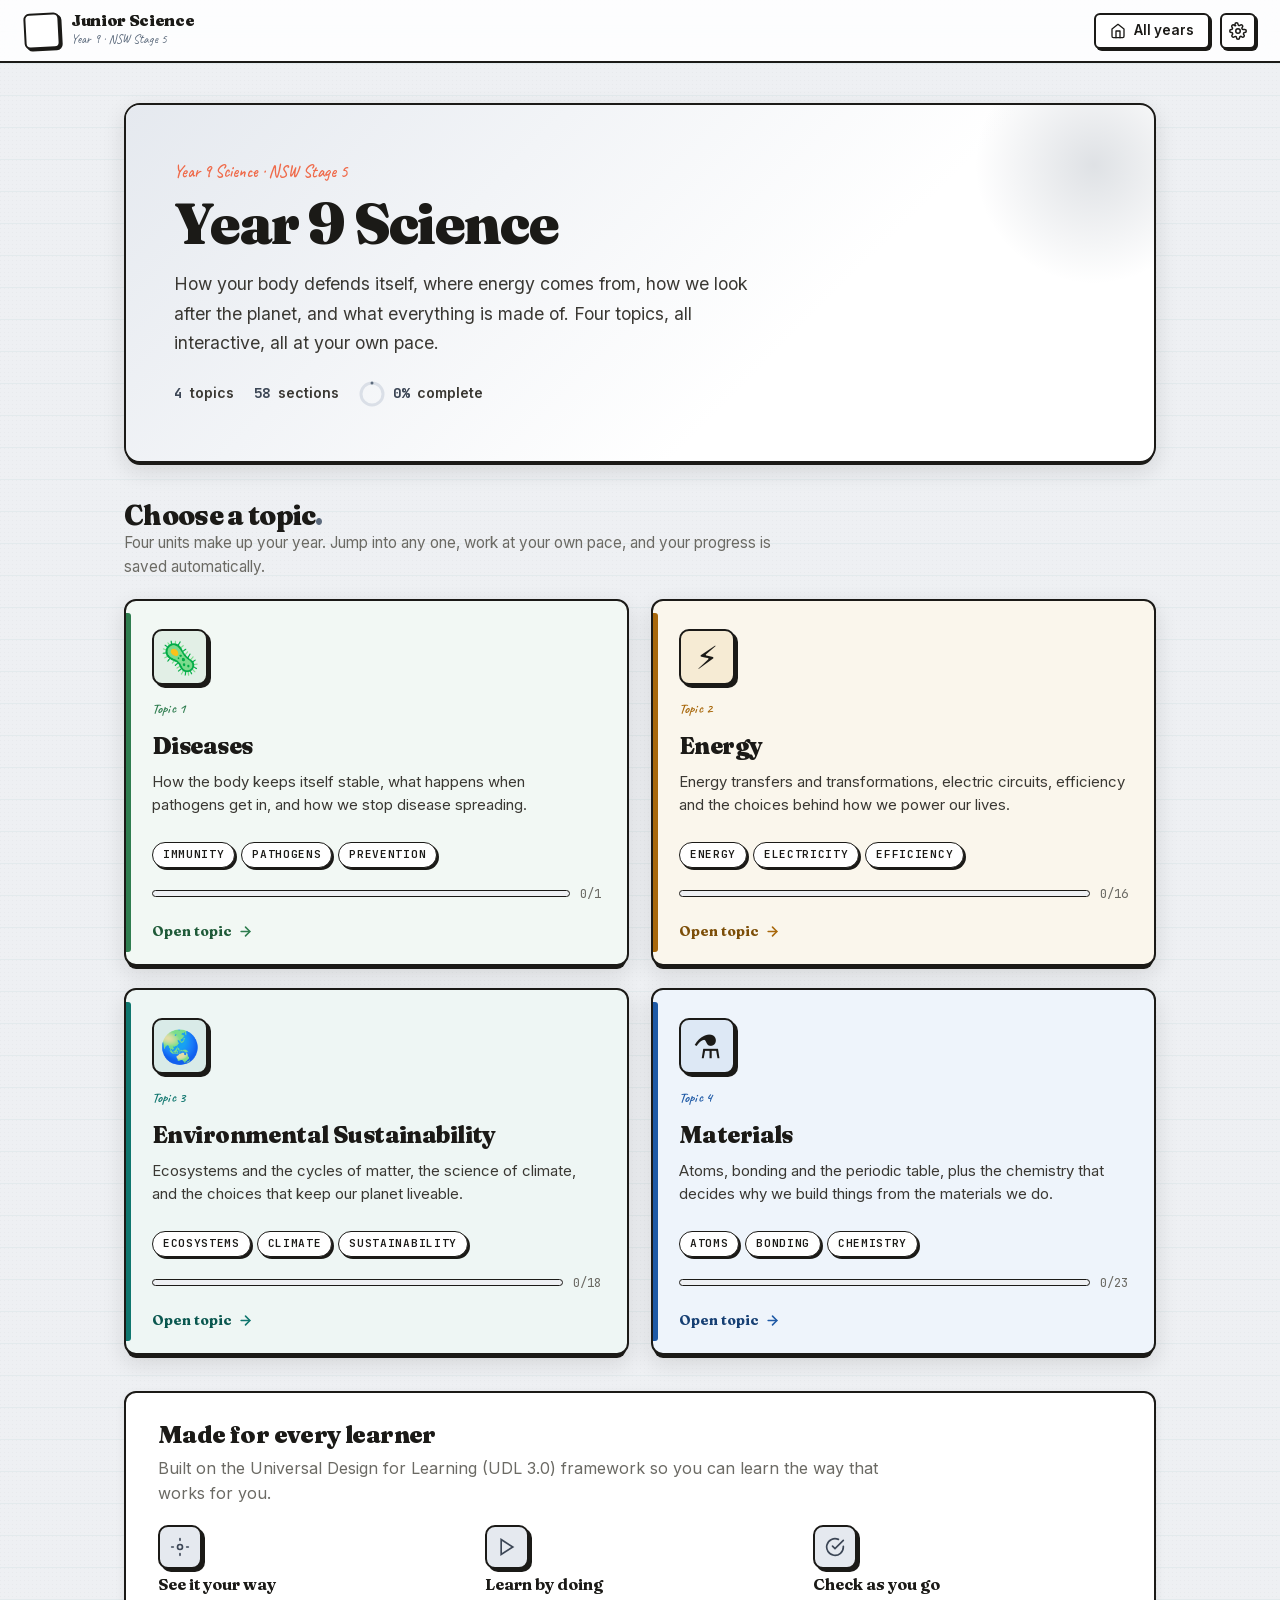
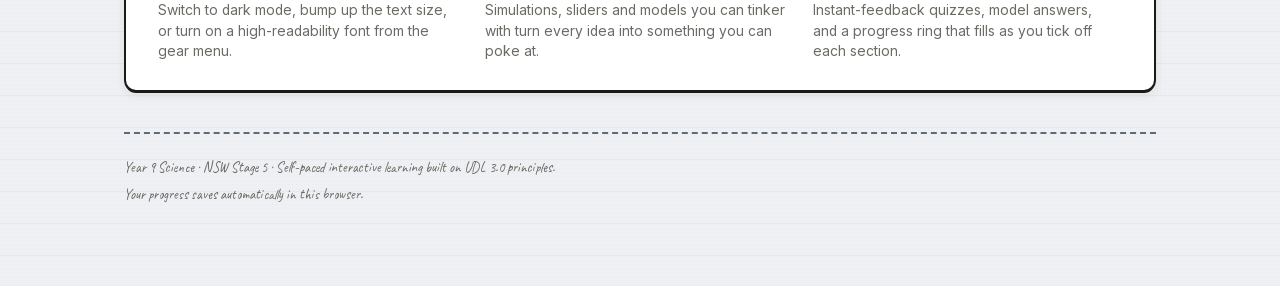
==== commit de9ed578: "Replace beige with science-branch colour palettes - New neutral (non-beige) surfaces; each topic pag" ====
--- a/index.html
+++ b/index.html
@@ -30,19 +30,19 @@
       topics: [
         { n: 1, kicker: "Topic 1", emoji: "🦠", title: "Diseases", accent: "red",
           blurb: "How the body keeps itself stable, what happens when pathogens get in, and how we stop disease spreading.",
-          tags: ["Immunity", "Pathogens", "Prevention"], href: "diseases/",
+          tags: ["Immunity", "Pathogens", "Prevention"], href: "diseases/", branch: "biology",
           storageKey: "y9.diseases", points: ["done"] },
         { n: 2, kicker: "Topic 2", emoji: "⚡", title: "Energy", accent: "blue",
           blurb: "Energy transfers and transformations, electric circuits, efficiency and the choices behind how we power our lives.",
-          tags: ["Energy", "Electricity", "Efficiency"], href: "energy/",
+          tags: ["Energy", "Electricity", "Efficiency"], href: "energy/", branch: "physics",
           storageKey: "y9.energy", points: ["1.1.1","1.1.2","1.1.3","1.2.1","1.2.2","1.2.3","1.3.1","1.3.2","1.3.3","1.3.4","1.3.5","1.3.6","1.4.1","1.4.2","1.4.3","1.6.1"] },
         { n: 3, kicker: "Topic 3", emoji: "🌏", title: "Environmental Sustainability", accent: "green",
           blurb: "Ecosystems and the cycles of matter, the science of climate, and the choices that keep our planet liveable.",
-          tags: ["Ecosystems", "Climate", "Sustainability"], href: "environmental-sustainability/",
+          tags: ["Ecosystems", "Climate", "Sustainability"], href: "environmental-sustainability/", branch: "environmental",
           storageKey: "y9.envsustainability", points: ["4.1.1","4.1.2","4.2.1","4.2.2","4.2.3","4.2.4","4.2.5","4.2.6","4.3.1","4.3.2","4.3.3","4.3.4","4.4.1","4.4.2","4.4.3","4.4.4","4.4.5","4.5.1"] },
         { n: 4, kicker: "Topic 4", emoji: "⚗️", title: "Materials", accent: "violet",
           blurb: "Atoms, bonding and the periodic table, plus the chemistry that decides why we build things from the materials we do.",
-          tags: ["Atoms", "Bonding", "Chemistry"], href: "materials/",
+          tags: ["Atoms", "Bonding", "Chemistry"], href: "materials/", branch: "chemistry",
           storageKey: "y9.materials", points: ["3.1.1","3.1.2","3.1.3","3.1.4","3.2.1","3.2.2","3.2.3","3.2.4","3.2.5","3.2.6","3.2.7","3.3.1","3.3.2","3.3.3","3.3.4","3.3.5","3.3.6","3.4.1","3.4.2","3.4.3","3.4.4","3.4.5","3.5.1"] },
       ],
     });
--- a/shared/kit.css
+++ b/shared/kit.css
@@ -7,12 +7,12 @@
    ============================================================ */
 
 :root {
-  /* Surfaces (warm paper) */
-  --bg:            #ffffff;
-  --bg-2:          #f3ece0;
-  --paper:         #f7f1e3;
-  --card:          #f7f1e3;
-  --border:        #e3d9bf;
+  /* Surfaces (neutral by default; tinted per science branch via [data-branch]) */
+  --bg:            #eef0f3;
+  --bg-2:          #e6e9ef;
+  --paper:         #ffffff;
+  --card:          #ffffff;
+  --border:        #dadfe7;
   --border-strong: #1b1a17;
 
   /* Ink */
@@ -147,6 +147,50 @@
   --font-display: "Atkinson Hyperlegible", "Verdana", system-ui, sans-serif;
 }
 
+/* ============================================================
+   Science-branch palettes (sci-themed-resources schema).
+   `data-branch` on <html> tints the whole topic page; `.branch-*`
+   tints individual topic cards on the neutral hub.
+   Accent applies in light + dark; surface tints apply in light mode only
+   (dark mode keeps its own dark scheme, branch identity via accent).
+   ============================================================ */
+[data-branch="biology"]       { --accent:#2f7d4f; --accent-deep:#1f5a38; --accent-soft:#e2efe6; }
+[data-branch="chemistry"]     { --accent:#1f5aa6; --accent-deep:#163f73; --accent-soft:#dde8f5; }
+[data-branch="physics"]       { --accent:#a8680c; --accent-deep:#7c4e08; --accent-soft:#f6ebd4; }
+[data-branch="earth-space"]   { --accent:#4b46a8; --accent-deep:#322a7a; --accent-soft:#e6e4f5; }
+[data-branch="environmental"] { --accent:#0f766e; --accent-deep:#0a574f; --accent-soft:#d9ebe8; }
+[data-branch="general"]       { --accent:#5d6b7d; --accent-deep:#3c4655; --accent-soft:#e5e9ef; }
+[data-branch="change"]        { --accent:#7a3a9b; --accent-deep:#5d2a78; --accent-soft:#efe7f0;
+  --rainbow:linear-gradient(90deg,#d44d36,#c98a16,#357d40,#2a64a4,#6d3490); }
+
+[data-theme="light"][data-branch="biology"]       { --bg:#eef4f0; --bg-2:#e1ece5; --border:#d8e5dd; }
+[data-theme="light"][data-branch="chemistry"]     { --bg:#eaf0f7; --bg-2:#dde7f3; --border:#d0dcee; }
+[data-theme="light"][data-branch="physics"]       { --bg:#f3f2ee; --bg-2:#ece8df; --border:#e3ded1; }
+[data-theme="light"][data-branch="earth-space"]   { --bg:#eeeef8; --bg-2:#e2e2f2; --border:#d5d5ee; }
+[data-theme="light"][data-branch="environmental"] { --bg:#e8f2f0; --bg-2:#d8e9e5; --border:#cadfd9; }
+[data-theme="light"][data-branch="general"]       { --bg:#eef0f3; --bg-2:#e6e9ef; --border:#dadfe7; }
+[data-theme="light"][data-branch="change"]        { --bg:#f5f2f6; --bg-2:#ece6ee; --border:#e2d8e6; }
+
+/* Hub topic cards: branch accent + a faint branch wash (neutral hub page) */
+.hub-card.branch-biology       { --accent:#2f7d4f; --accent-deep:#1f5a38; --accent-soft:#e2efe6; background:#f2f8f4; }
+.hub-card.branch-chemistry     { --accent:#1f5aa6; --accent-deep:#163f73; --accent-soft:#dde8f5; background:#eef4fb; }
+.hub-card.branch-physics       { --accent:#a8680c; --accent-deep:#7c4e08; --accent-soft:#f6ebd4; background:#faf6ec; }
+.hub-card.branch-earth-space   { --accent:#4b46a8; --accent-deep:#322a7a; --accent-soft:#e6e4f5; background:#f3f2fc; }
+.hub-card.branch-environmental { --accent:#0f766e; --accent-deep:#0a574f; --accent-soft:#d9ebe8; background:#eef6f4; }
+.hub-card.branch-general       { --accent:#5d6b7d; --accent-deep:#3c4655; --accent-soft:#e5e9ef; background:#f4f6f8; }
+.hub-card.branch-change        { --accent:#7a3a9b; --accent-deep:#5d2a78; --accent-soft:#efe7f0; background:#f8f4f9;
+  --rainbow:linear-gradient(90deg,#d44d36,#c98a16,#357d40,#2a64a4,#6d3490); }
+[data-theme="dark"] .hub-card[class*="branch-"] { background: var(--card); }
+
+/* Rainbow accents for Year 8 "Change" (spans energy, reactions, geology) */
+[data-branch="change"] .btn-accent { background: var(--rainbow); }
+[data-branch="change"] .btn-accent:hover { background: var(--rainbow); filter: brightness(0.95); }
+[data-branch="change"] .progressbar > div { background: var(--rainbow) !important; }
+[data-branch="change"] .dp-id { background: var(--rainbow); color: #fff; }
+[data-branch="change"] .topic-head::before { content:""; position:absolute; left:0; right:0; top:0; height:6px; background: var(--rainbow); }
+.hub-card.branch-change .stripe { background: var(--rainbow) !important; }
+.hub-card.branch-change .bar > div { background: var(--rainbow) !important; }
+
 /* ============================================================ Base */
 * { box-sizing: border-box; }
 html, body {
@@ -192,8 +236,8 @@
   border-radius: 8px;
   border: 2px solid var(--ink);
   display: flex; align-items: center; justify-content: center;
-  background: #d99e1e;
-  color: var(--ink);
+  background: var(--accent);
+  color: #fff;
   font-family: var(--font-display);
   font-weight: 800;
   flex-shrink: 0;
@@ -435,6 +479,8 @@
 .interactive-label::before { content: ""; width: 6px; height: 6px; border-radius: 50%; background: white; box-shadow: 0 0 0 2px rgba(255,255,255,0.35); }
 .interactive-title { font-family: var(--font-display); font-size: 1.2rem; margin: 6px 0 2px; font-weight: 700; }
 .interactive-sub { font-size: 0.9rem; color: var(--ink-muted); margin-bottom: 14px; }
+.interactive-takeaway { margin-top: 16px; padding: 12px 14px; border-radius: 11px; background: var(--accent-soft); border-left: 4px solid var(--accent-deep); font-size: 0.92rem; }
+.interactive-takeaway strong { color: var(--accent-deep); }
 
 /* Controls */
 .ctrl-row { display: flex; flex-wrap: wrap; gap: 14px; align-items: center; margin: 10px 0; }
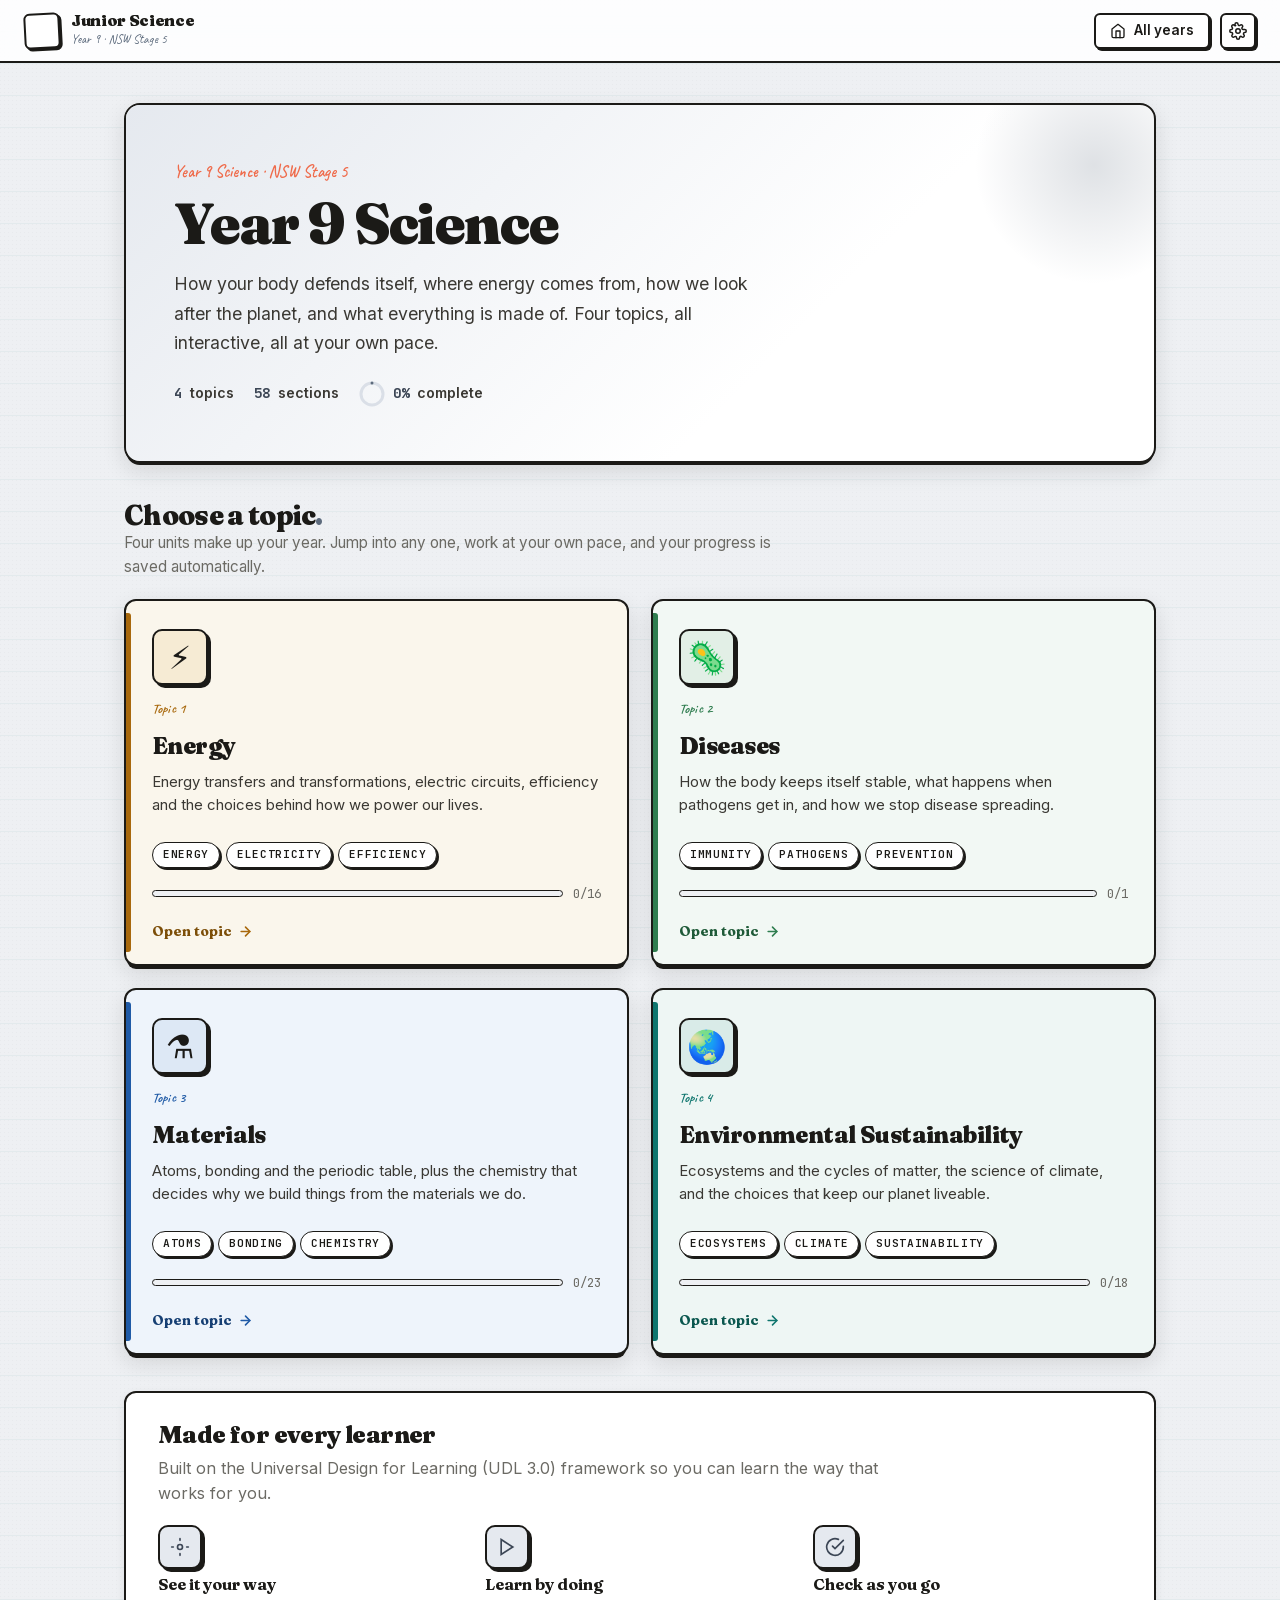
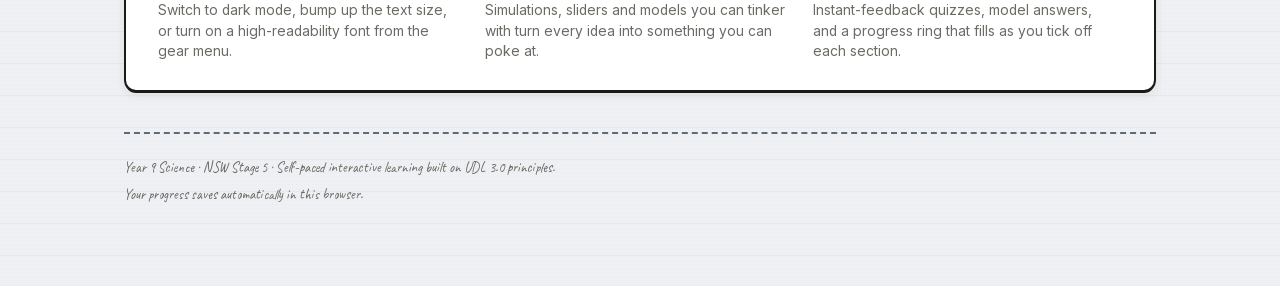
==== commit 75685890: "Reorder hub topics to NESA syllabus order (Energy, Diseases, Materials, Environmental Sustainability" ====
--- a/index.html
+++ b/index.html
@@ -28,22 +28,22 @@
       title: "Year 9 Science",
       lede: "How your body defends itself, where energy comes from, how we look after the planet, and what everything is made of. Four topics, all interactive, all at your own pace.",
       topics: [
-        { n: 1, kicker: "Topic 1", emoji: "🦠", title: "Diseases", accent: "red",
+        { n: 1, kicker: "Topic 1", emoji: "⚡", title: "Energy", accent: "blue",
+          blurb: "Energy transfers and transformations, electric circuits, efficiency and the choices behind how we power our lives.",
+          tags: ["Energy", "Electricity", "Efficiency"], href: "energy/", branch: "physics",
+          storageKey: "y9.energy", points: ["1.1.1","1.1.2","1.1.3","1.2.1","1.2.2","1.2.3","1.3.1","1.3.2","1.3.3","1.3.4","1.3.5","1.3.6","1.4.1","1.4.2","1.4.3","1.6.1"] },
+        { n: 2, kicker: "Topic 2", emoji: "🦠", title: "Diseases", accent: "red",
           blurb: "How the body keeps itself stable, what happens when pathogens get in, and how we stop disease spreading.",
           tags: ["Immunity", "Pathogens", "Prevention"], href: "diseases/", branch: "biology",
           storageKey: "y9.diseases", points: ["done"] },
-        { n: 2, kicker: "Topic 2", emoji: "⚡", title: "Energy", accent: "blue",
-          blurb: "Energy transfers and transformations, electric circuits, efficiency and the choices behind how we power our lives.",
-          tags: ["Energy", "Electricity", "Efficiency"], href: "energy/", branch: "physics",
-          storageKey: "y9.energy", points: ["1.1.1","1.1.2","1.1.3","1.2.1","1.2.2","1.2.3","1.3.1","1.3.2","1.3.3","1.3.4","1.3.5","1.3.6","1.4.1","1.4.2","1.4.3","1.6.1"] },
-        { n: 3, kicker: "Topic 3", emoji: "🌏", title: "Environmental Sustainability", accent: "green",
+        { n: 3, kicker: "Topic 3", emoji: "⚗️", title: "Materials", accent: "violet",
+          blurb: "Atoms, bonding and the periodic table, plus the chemistry that decides why we build things from the materials we do.",
+          tags: ["Atoms", "Bonding", "Chemistry"], href: "materials/", branch: "chemistry",
+          storageKey: "y9.materials", points: ["3.1.1","3.1.2","3.1.3","3.1.4","3.2.1","3.2.2","3.2.3","3.2.4","3.2.5","3.2.6","3.2.7","3.3.1","3.3.2","3.3.3","3.3.4","3.3.5","3.3.6","3.4.1","3.4.2","3.4.3","3.4.4","3.4.5","3.5.1"] },
+        { n: 4, kicker: "Topic 4", emoji: "🌏", title: "Environmental Sustainability", accent: "green",
           blurb: "Ecosystems and the cycles of matter, the science of climate, and the choices that keep our planet liveable.",
           tags: ["Ecosystems", "Climate", "Sustainability"], href: "environmental-sustainability/", branch: "environmental",
           storageKey: "y9.envsustainability", points: ["4.1.1","4.1.2","4.2.1","4.2.2","4.2.3","4.2.4","4.2.5","4.2.6","4.3.1","4.3.2","4.3.3","4.3.4","4.4.1","4.4.2","4.4.3","4.4.4","4.4.5","4.5.1"] },
-        { n: 4, kicker: "Topic 4", emoji: "⚗️", title: "Materials", accent: "violet",
-          blurb: "Atoms, bonding and the periodic table, plus the chemistry that decides why we build things from the materials we do.",
-          tags: ["Atoms", "Bonding", "Chemistry"], href: "materials/", branch: "chemistry",
-          storageKey: "y9.materials", points: ["3.1.1","3.1.2","3.1.3","3.1.4","3.2.1","3.2.2","3.2.3","3.2.4","3.2.5","3.2.6","3.2.7","3.3.1","3.3.2","3.3.3","3.3.4","3.3.5","3.3.6","3.4.1","3.4.2","3.4.3","3.4.4","3.4.5","3.5.1"] },
       ],
     });
   </script>
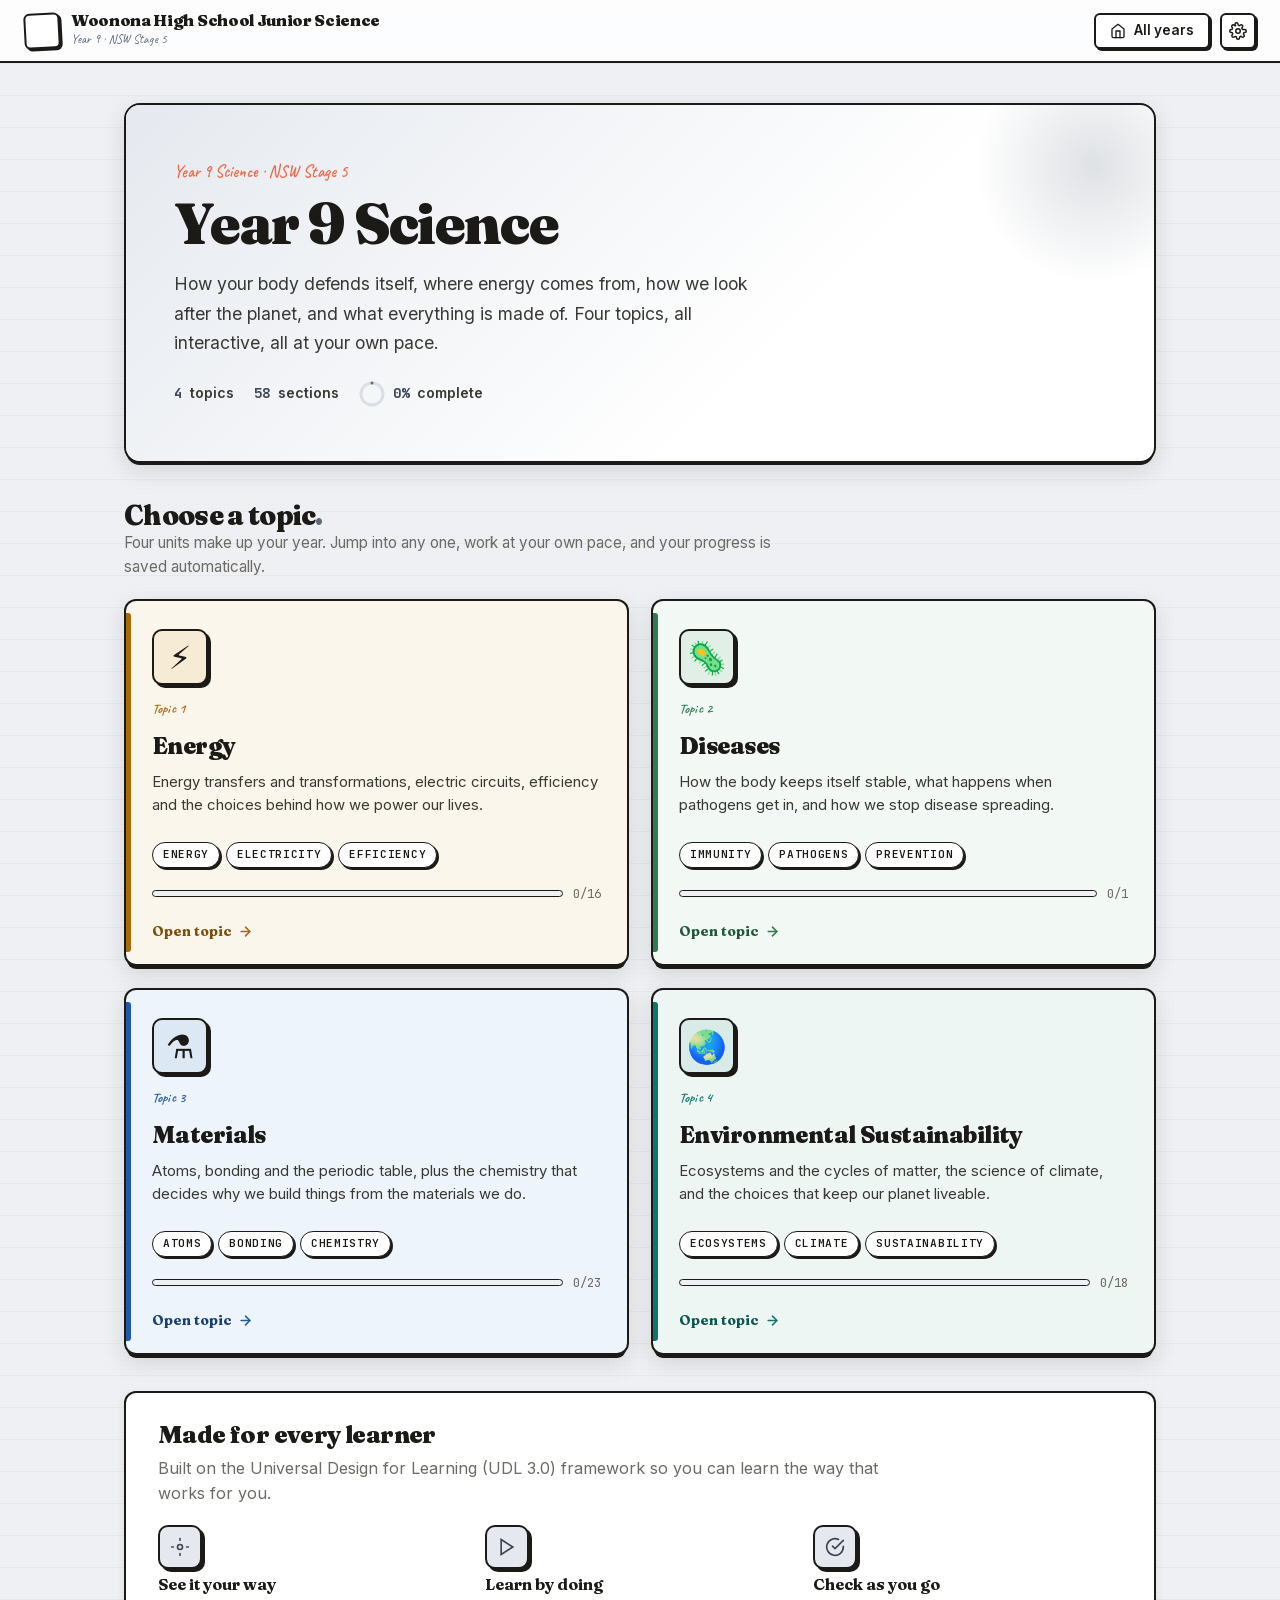
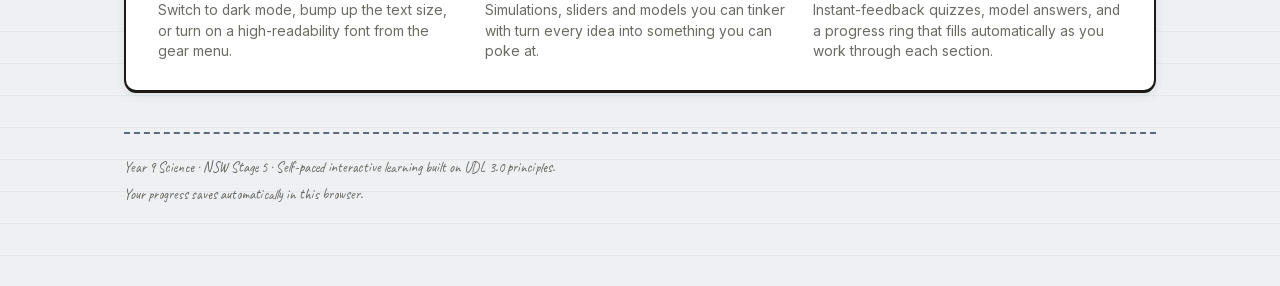
==== commit b54623ab: "Auto-complete progress + PNG completion certificate; rename hub to Woonona High School Junior Scienc" ====
--- a/index.html
+++ b/index.html
@@ -24,7 +24,7 @@
   <script type="text/babel">
     mountYearHub({
       year: 9, stage: 5, accent: "blue",
-      schoolTitle: "Junior Science", syllabus: "NSW Stage 5",
+      schoolTitle: "Woonona High School Junior Science", syllabus: "NSW Stage 5",
       title: "Year 9 Science",
       lede: "How your body defends itself, where energy comes from, how we look after the planet, and what everything is made of. Four topics, all interactive, all at your own pace.",
       topics: [
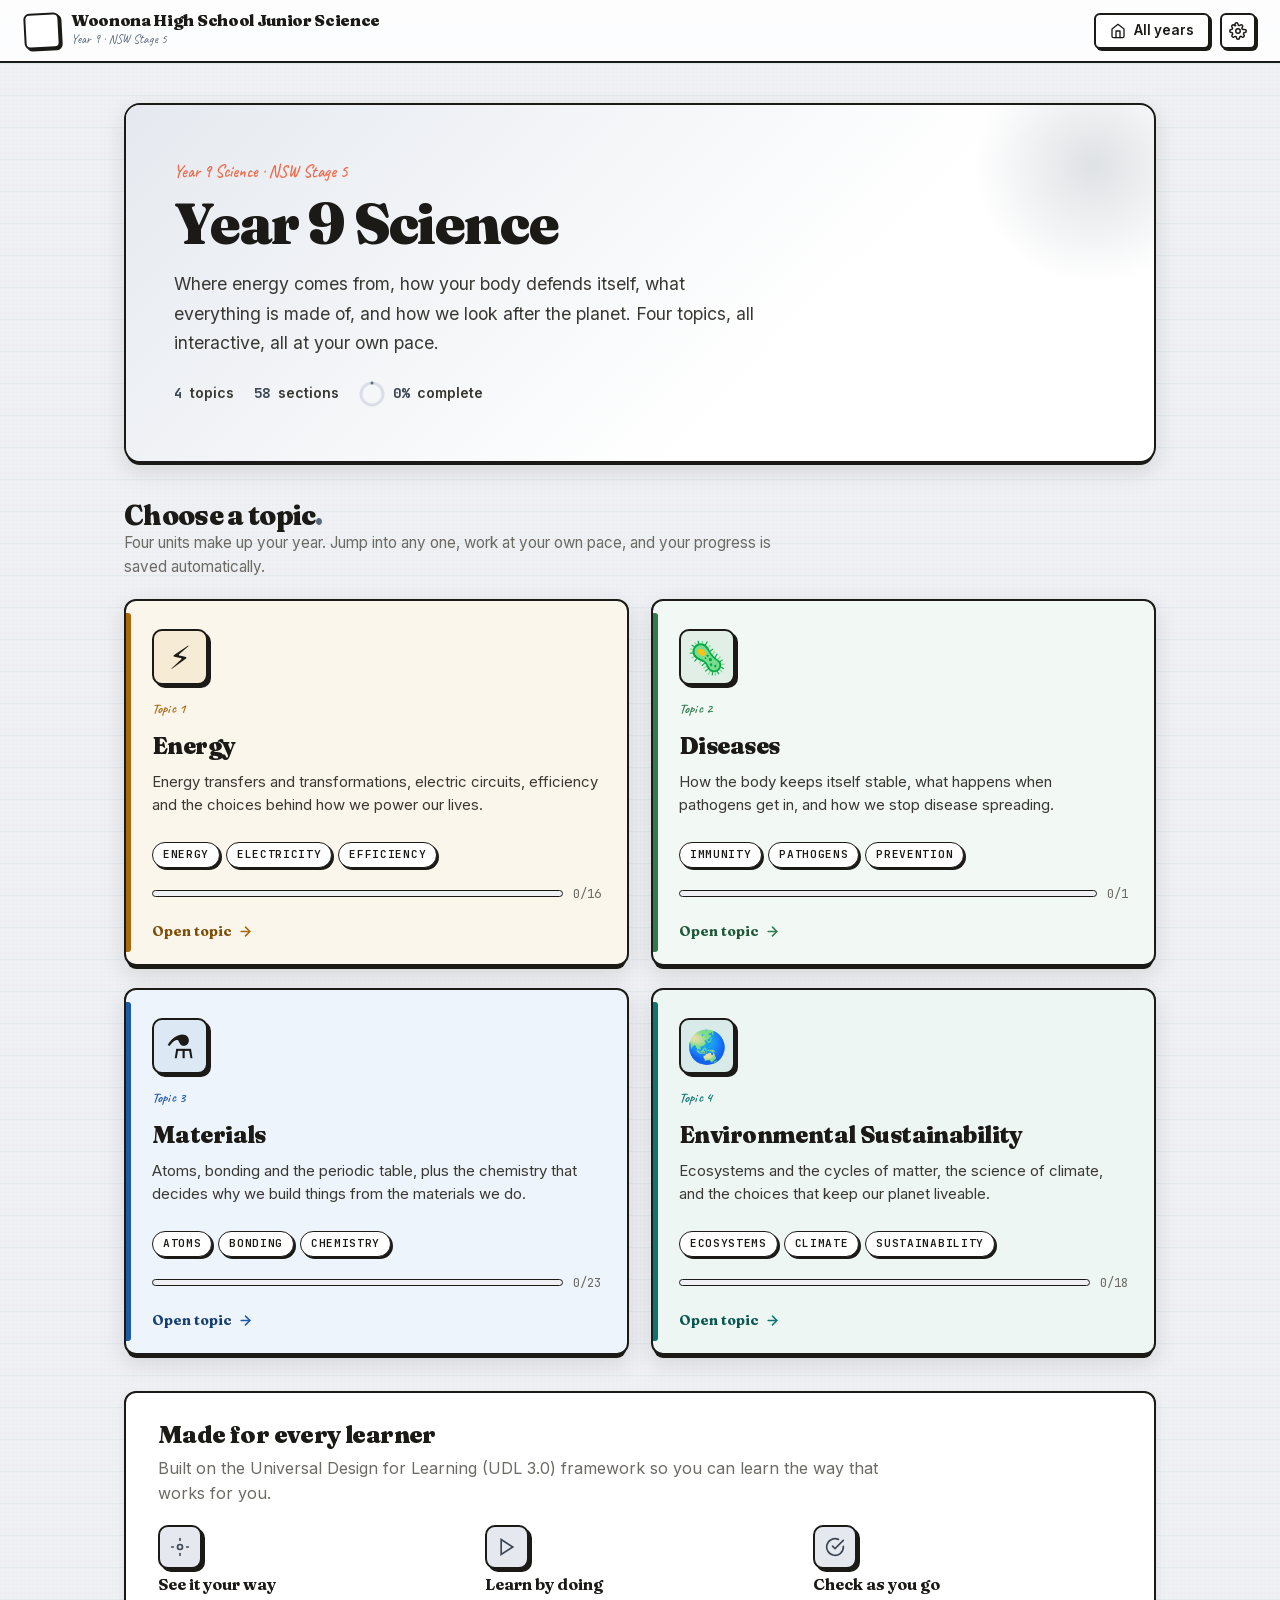
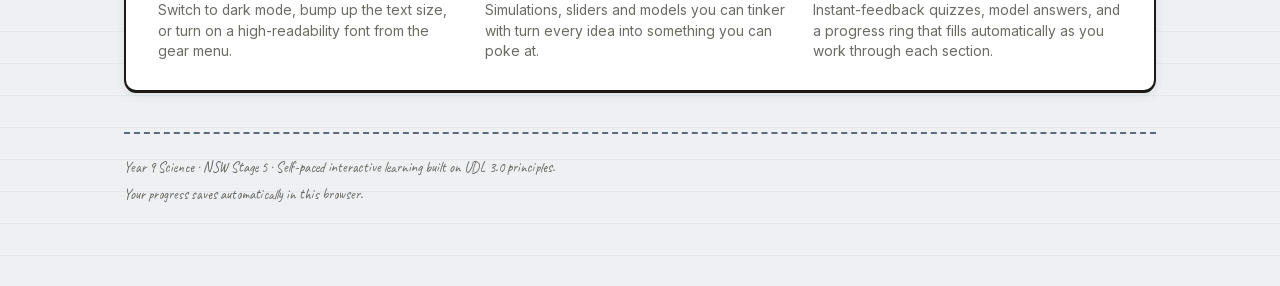
==== commit d63799bc: "Content audit: fix science errors, interactive bugs and accessibility Full pass over every topic (fa" ====
--- a/index.html
+++ b/index.html
@@ -4,7 +4,7 @@
   <meta charset="utf-8"/>
   <meta name="viewport" content="width=device-width, initial-scale=1"/>
   <title>Year 9 Science · NSW Stage 5</title>
-  <meta name="description" content="Interactive Year 9 Science: Diseases, Energy, Environmental Sustainability, and Materials."/>
+  <meta name="description" content="Interactive Year 9 Science: Energy, Diseases, Materials, and Environmental Sustainability."/>
   <link rel="stylesheet" href="shared/kit.css"/>
   <link rel="stylesheet" href="shared/hub.css"/>
 </head>
@@ -26,7 +26,7 @@
       year: 9, stage: 5, accent: "blue",
       schoolTitle: "Woonona High School Junior Science", syllabus: "NSW Stage 5",
       title: "Year 9 Science",
-      lede: "How your body defends itself, where energy comes from, how we look after the planet, and what everything is made of. Four topics, all interactive, all at your own pace.",
+      lede: "Where energy comes from, how your body defends itself, what everything is made of, and how we look after the planet. Four topics, all interactive, all at your own pace.",
       topics: [
         { n: 1, kicker: "Topic 1", emoji: "⚡", title: "Energy", accent: "blue",
           blurb: "Energy transfers and transformations, electric circuits, efficiency and the choices behind how we power our lives.",
--- a/shared/kit.css
+++ b/shared/kit.css
@@ -218,7 +218,9 @@
 .formula sub, sub.f { font-size: 0.7em; }
 img { max-width: 100%; }
 ::selection { background: var(--accent-soft); color: var(--ink); }
-:focus-visible { outline: 2.5px solid var(--accent); outline-offset: 2px; border-radius: 4px; }
+:focus-visible { outline: 2.5px solid var(--accent); outline-offset: 2px; }
+/* the range input sets outline:none (more specific than :focus-visible), so restore a keyboard focus ring */
+input[type="range"]:focus-visible { outline: 2.5px solid var(--accent); outline-offset: 4px; }
 
 /* ============================================================ App shell (topbar layout) */
 .app { min-height: 100vh; display: flex; flex-direction: column; }
@@ -246,7 +248,7 @@
 }
 .brand-mark:hover { transform: rotate(-6deg) scale(1.06); }
 .brand-title { font-family: var(--font-display); font-size: 1.12rem; font-weight: 700; line-height: 1.05; }
-.brand-sub { font-family: var(--font-hand); font-size: 0.95rem; color: #ef6b4b; letter-spacing: 0; text-transform: none; }
+.brand-sub { font-family: var(--font-hand); font-size: 0.95rem; color: #c4471c; letter-spacing: 0; text-transform: none; }
 
 .tabs { display: flex; gap: 4px; align-items: center; flex: 1; overflow-x: auto; scrollbar-width: none; }
 .tabs::-webkit-scrollbar { display: none; }
@@ -286,7 +288,8 @@
   border: 2px solid var(--ink);
   border-radius: var(--r-lg);
   box-shadow: var(--shadow-3);
-  padding: 14px; width: 290px;
+  padding: 14px; width: 290px; max-width: calc(100vw - 16px);
+  max-height: calc(100vh - 90px); overflow-y: auto;
   display: flex; flex-direction: column; gap: 12px;
 }
 .settings-row { display: flex; align-items: center; justify-content: space-between; gap: 10px; }
@@ -401,6 +404,20 @@
 }
 .callout.success h4 { color: var(--green-deep); }
 [data-theme="dark"] .callout { background: rgba(255,255,255,0.04); }
+
+/* Dark-mode contrast: the "-deep" accent shades are tuned for light surfaces,
+   so text that uses them on a dark card/callout is lifted to a lighter tint. */
+[data-theme="dark"] .brand-sub { color: #ef6b4b; }
+[data-theme="dark"] .callout h4 { color: var(--ink); }
+[data-theme="dark"] .gloss-entry dt,
+[data-theme="dark"] .dp-body a:not(.btn),
+[data-theme="dark"] .term:hover,
+[data-theme="dark"] .itab.active,
+[data-theme="dark"] .seg-toggle button.on,
+[data-theme="dark"] .ctrl label .val,
+[data-theme="dark"] .stat .stat-val,
+[data-theme="dark"] .tl-year,
+[data-theme="dark"] .tab.active .tab-id { color: color-mix(in srgb, var(--accent) 45%, #ffffff); }
 
 /* ============================================================ Glossary terms */
 .term { border-bottom: 1.5px dashed var(--accent-deep); cursor: help; position: relative; color: inherit;
@@ -647,6 +664,17 @@
 
 /* ============================================================ Responsive */
 @media (max-width: 760px) {
+  /* topbar: keep brand + 4 icon buttons on one line on phones / small windows */
+  .topbar { padding: 8px 12px; gap: 8px; }
+  .topbar .brand { min-width: 0; flex: 1; }
+  .topbar .brand > div { min-width: 0; }
+  .topbar .brand-title { overflow: hidden; text-overflow: ellipsis; white-space: nowrap; }
+  .topbar .brand-sub { display: none; }
+  .topbar-actions { gap: 6px; flex-shrink: 0; }
+  .settings-pop { position: fixed; top: 60px; right: 8px; left: 8px; width: auto; max-width: none; }
+  /* glossary pop-ups: pin to the bottom of the screen so they never run off an edge */
+  .term-pop { position: fixed; left: 50%; bottom: 14px; top: auto; transform: translateX(-50%); width: min(92vw, 360px); min-width: 0; max-width: none; font-size: 0.9rem; }
+  .term-pop::after { display: none; }
   .tabs { display: none; }
   .mobile-only { display: flex; }
   .grid-2, .grid-3 { grid-template-columns: 1fr; }
--- a/shared/hub.css
+++ b/shared/hub.css
@@ -400,6 +400,11 @@
 
 /* ---- Responsive ---- */
 @media (max-width: 760px) {
+  /* top bar: let the long school title shrink instead of pushing the buttons off-screen */
+  .hub-top { padding: 10px 12px; gap: 8px; }
+  .hub-top .brand { min-width: 0; flex: 1; }
+  .hub-top .brand > div { min-width: 0; }
+  .hub-top .brand-title { overflow: hidden; text-overflow: ellipsis; white-space: nowrap; }
   .hub-grid { grid-template-columns: 1fr; }
   .hub-feature-grid { grid-template-columns: 1fr; }
   .hub-hero { padding: 36px 22px; }
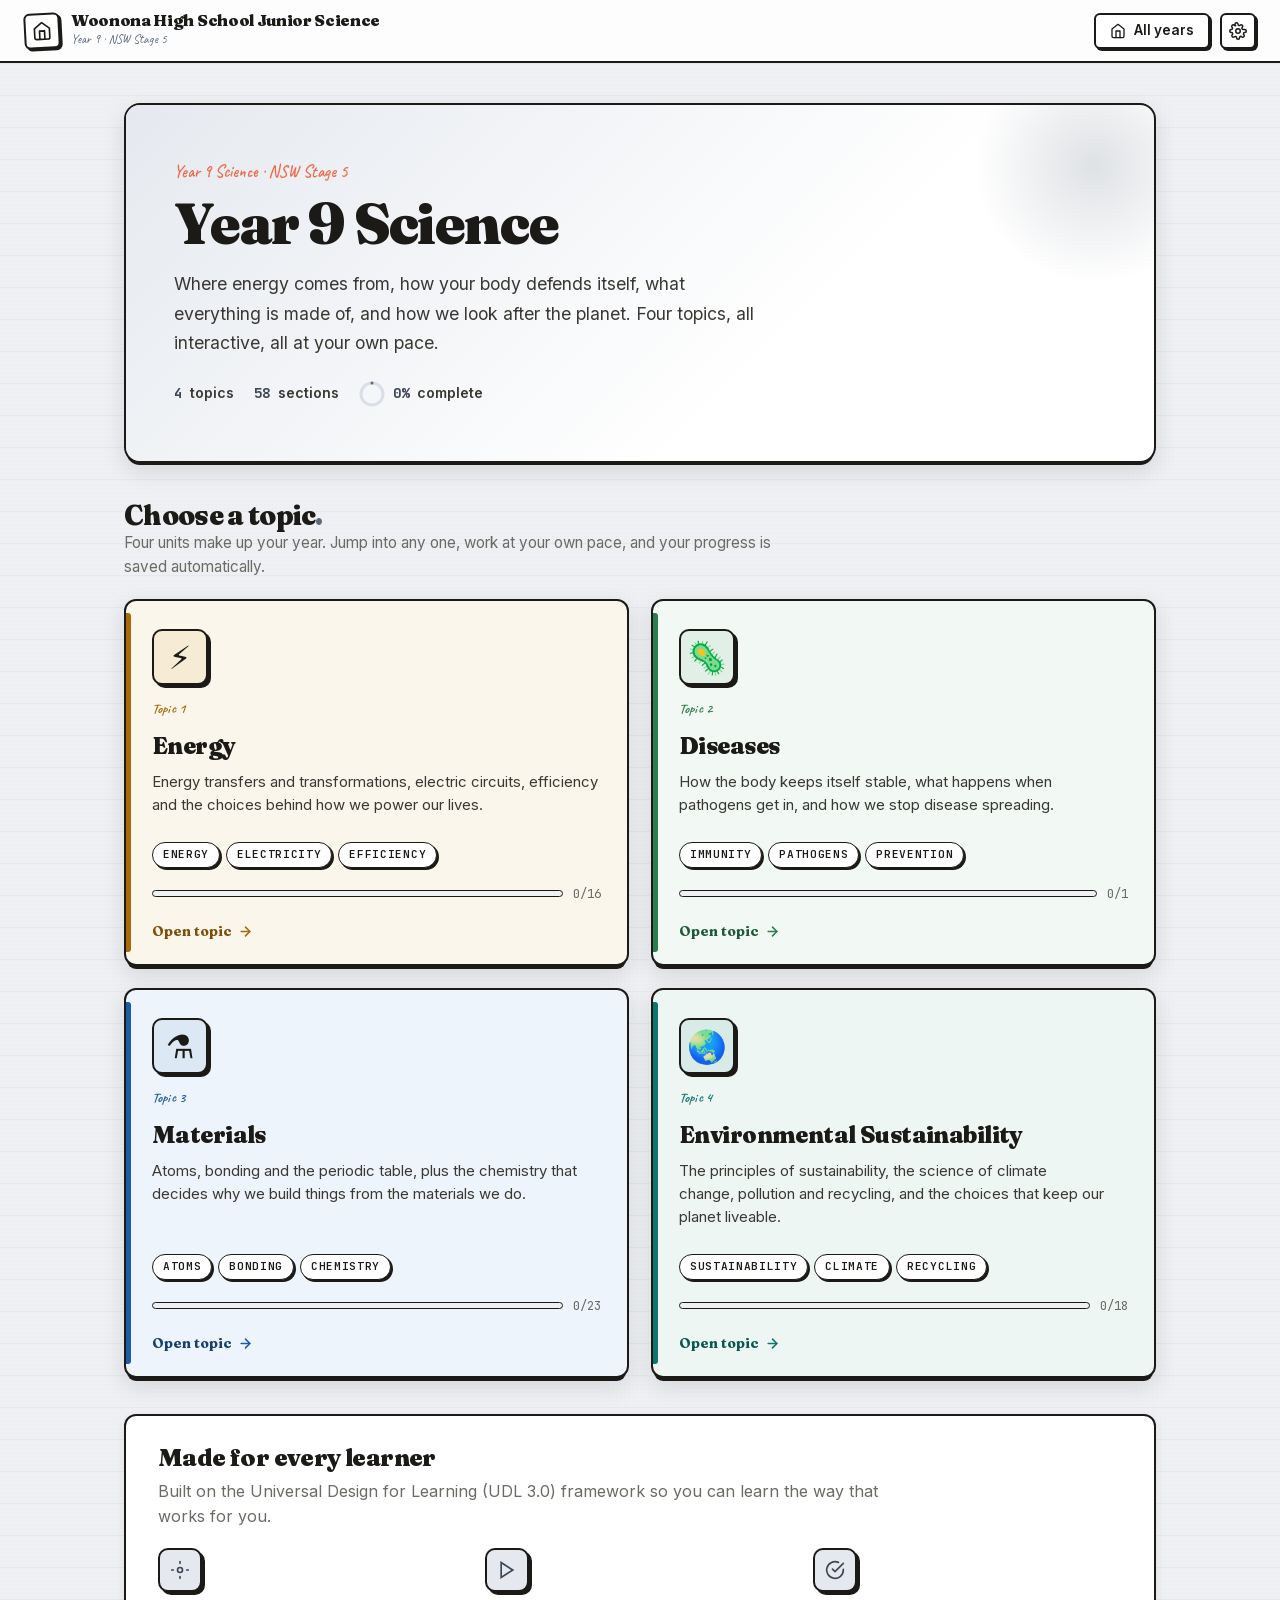
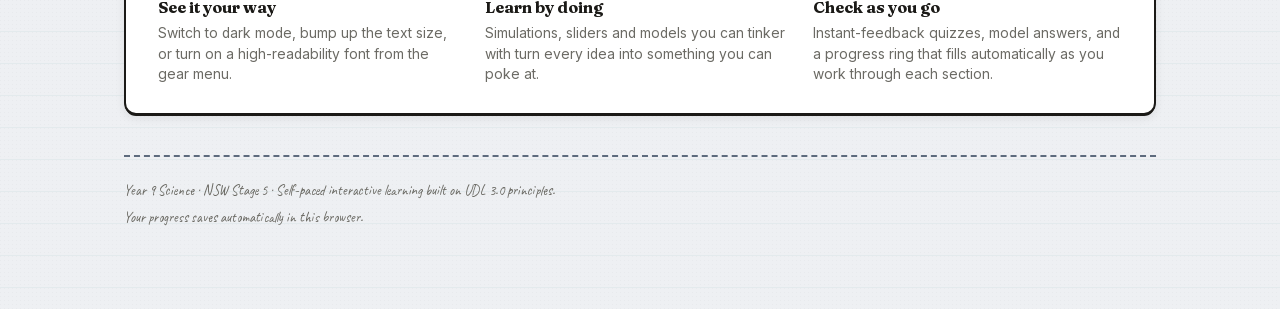
==== commit 0e0ad010: "Deep audit: fix wrong figures and images, science and quiz checks, dark-mode kit fixes Every image c" ====
--- a/index.html
+++ b/index.html
@@ -2,6 +2,7 @@
 <html lang="en" data-theme="light" data-size="md" data-dyslexic="false">
 <head>
   <meta charset="utf-8"/>
+  <link rel="icon" href="data:,"/>
   <meta name="viewport" content="width=device-width, initial-scale=1"/>
   <title>Year 9 Science · NSW Stage 5</title>
   <meta name="description" content="Interactive Year 9 Science: Energy, Diseases, Materials, and Environmental Sustainability."/>
@@ -18,10 +19,9 @@
   </div>
   <script src="shared/vendor/react.production.min.js"></script>
   <script src="shared/vendor/react-dom.production.min.js"></script>
-  <script src="shared/vendor/babel.min.js"></script>
-  <script type="text/babel" src="shared/kit.jsx"></script>
-  <script type="text/babel" src="shared/hub.jsx"></script>
-  <script type="text/babel">
+  <script src="shared/kit.js"></script>
+  <script src="shared/hub.js"></script>
+  <script>
     mountYearHub({
       year: 9, stage: 5, accent: "blue",
       schoolTitle: "Woonona High School Junior Science", syllabus: "NSW Stage 5",
@@ -41,8 +41,8 @@
           tags: ["Atoms", "Bonding", "Chemistry"], href: "materials/", branch: "chemistry",
           storageKey: "y9.materials", points: ["3.1.1","3.1.2","3.1.3","3.1.4","3.2.1","3.2.2","3.2.3","3.2.4","3.2.5","3.2.6","3.2.7","3.3.1","3.3.2","3.3.3","3.3.4","3.3.5","3.3.6","3.4.1","3.4.2","3.4.3","3.4.4","3.4.5","3.5.1"] },
         { n: 4, kicker: "Topic 4", emoji: "🌏", title: "Environmental Sustainability", accent: "green",
-          blurb: "Ecosystems and the cycles of matter, the science of climate, and the choices that keep our planet liveable.",
-          tags: ["Ecosystems", "Climate", "Sustainability"], href: "environmental-sustainability/", branch: "environmental",
+          blurb: "The principles of sustainability, the science of climate change, pollution and recycling, and the choices that keep our planet liveable.",
+          tags: ["Sustainability", "Climate", "Recycling"], href: "environmental-sustainability/", branch: "environmental",
           storageKey: "y9.envsustainability", points: ["4.1.1","4.1.2","4.2.1","4.2.2","4.2.3","4.2.4","4.2.5","4.2.6","4.3.1","4.3.2","4.3.3","4.3.4","4.4.1","4.4.2","4.4.3","4.4.4","4.4.5","4.5.1"] },
       ],
     });
--- a/shared/kit.css
+++ b/shared/kit.css
@@ -417,7 +417,19 @@
 [data-theme="dark"] .ctrl label .val,
 [data-theme="dark"] .stat .stat-val,
 [data-theme="dark"] .tl-year,
-[data-theme="dark"] .tab.active .tab-id { color: color-mix(in srgb, var(--accent) 45%, #ffffff); }
+[data-theme="dark"] .tab.active .tab-id,
+[data-theme="dark"] .sec-open,
+[data-theme="dark"] .hub-card .open-row,
+[data-theme="dark"] .hub-hero .hub-meta .m b,
+[data-theme="dark"] .hub-card .hub-card-num,
+[data-theme="dark"] .interactive-takeaway strong { color: color-mix(in srgb, var(--accent) 45%, #ffffff); }
+/* --accent-soft is a light pastel in every theme; boxes that put body text
+   (var(--ink), light in dark mode) on it get a dark accent tint instead. */
+[data-theme="dark"] .interactive-takeaway,
+[data-theme="dark"] .model-answer,
+[data-theme="dark"] .drop-zone.over { background: color-mix(in srgb, var(--accent) 22%, var(--card)); }
+[data-theme="dark"] .hub-hero::before { background: linear-gradient(135deg, color-mix(in srgb, var(--accent) 22%, var(--card)) 0%, transparent 65%); }
+[data-theme="dark"] ::selection { background: color-mix(in srgb, var(--accent) 45%, var(--card)); }
 
 /* ============================================================ Glossary terms */
 .term { border-bottom: 1.5px dashed var(--accent-deep); cursor: help; position: relative; color: inherit;
@@ -475,6 +487,8 @@
 .btn-sm { padding: 6px 13px; font-size: 0.82rem; }
 .btn:disabled { opacity: 0.45; cursor: not-allowed; }
 
+button.card { color: var(--ink); }
+.sec-open { color: var(--accent-deep); }
 .card {
   background: var(--card);
   border: 2px solid var(--ink);
--- a/shared/hub.css
+++ b/shared/hub.css
@@ -34,6 +34,7 @@
   border-radius: var(--r-sm);
   display: flex; align-items: center; justify-content: center;
   background: var(--paper);
+  color: var(--ink);
   box-shadow: 2px 2px 0 var(--ink);
 }
 .hub-top .brand-title {
